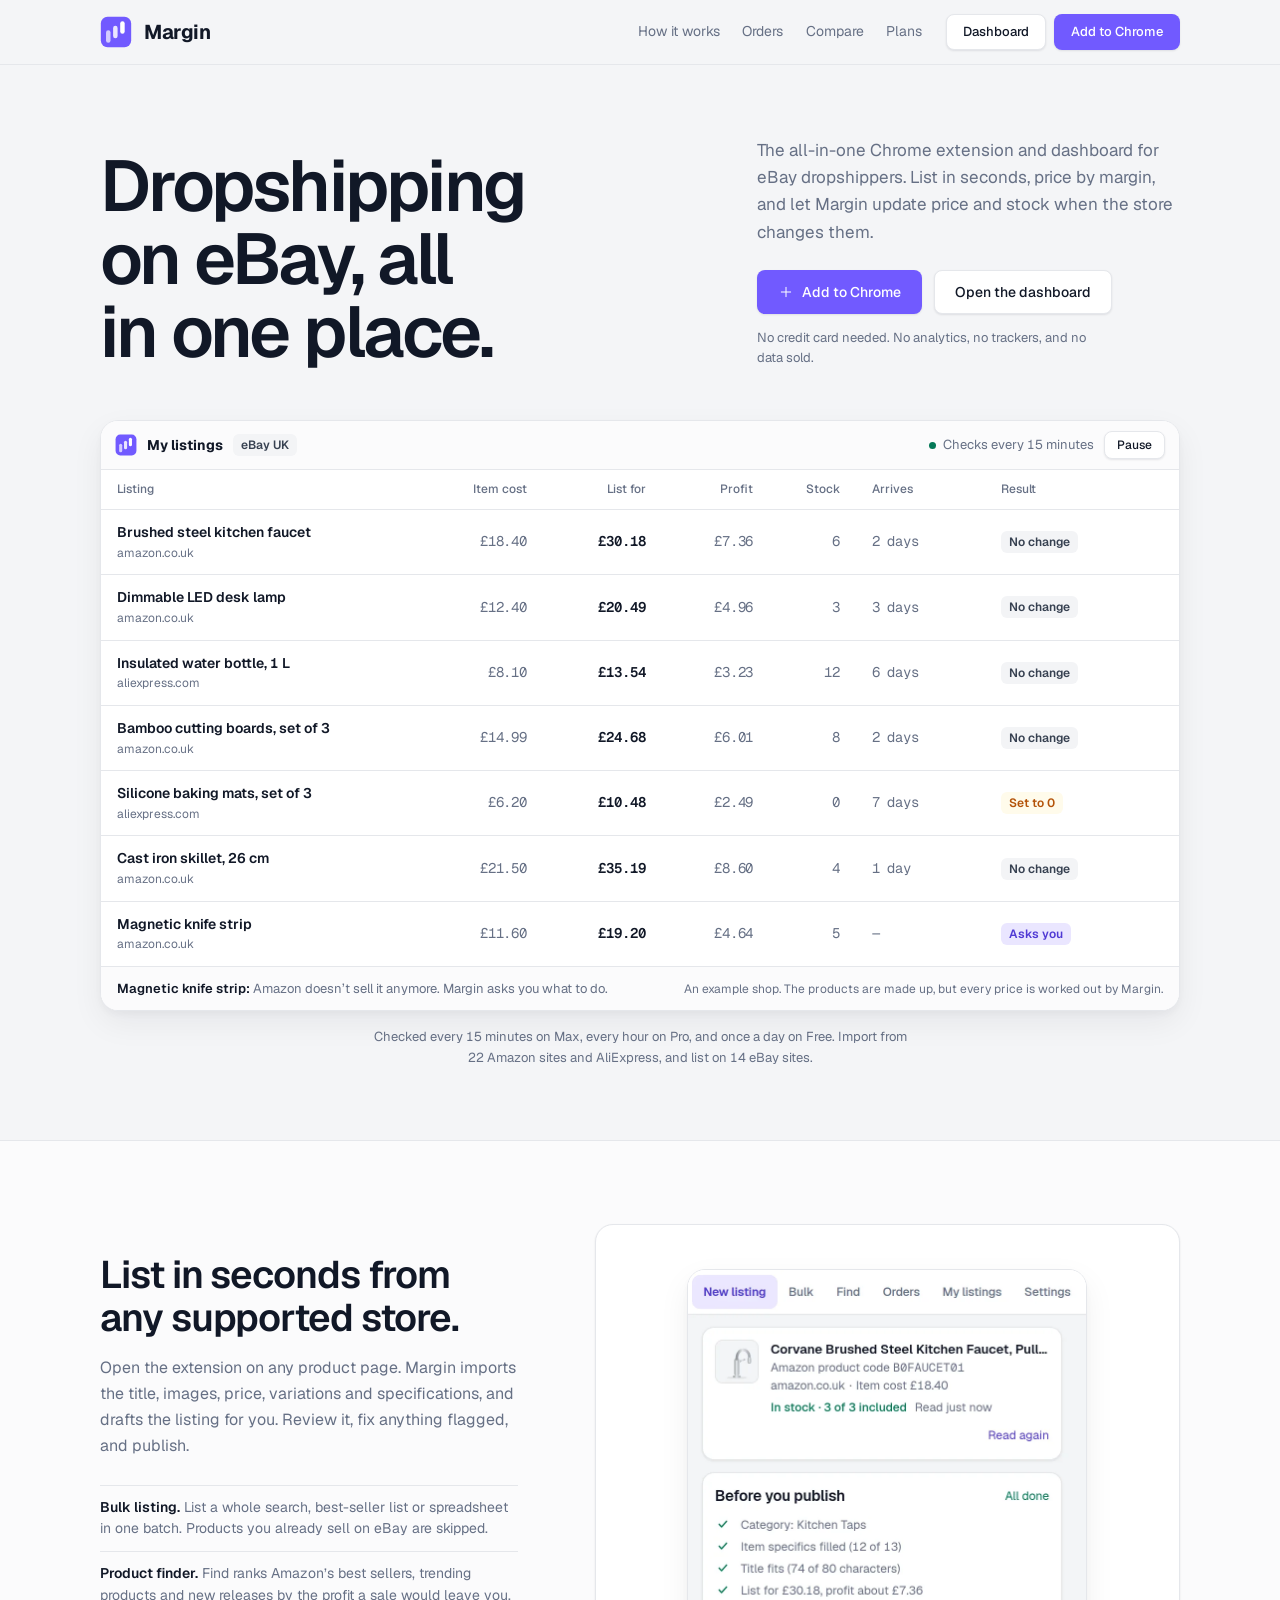
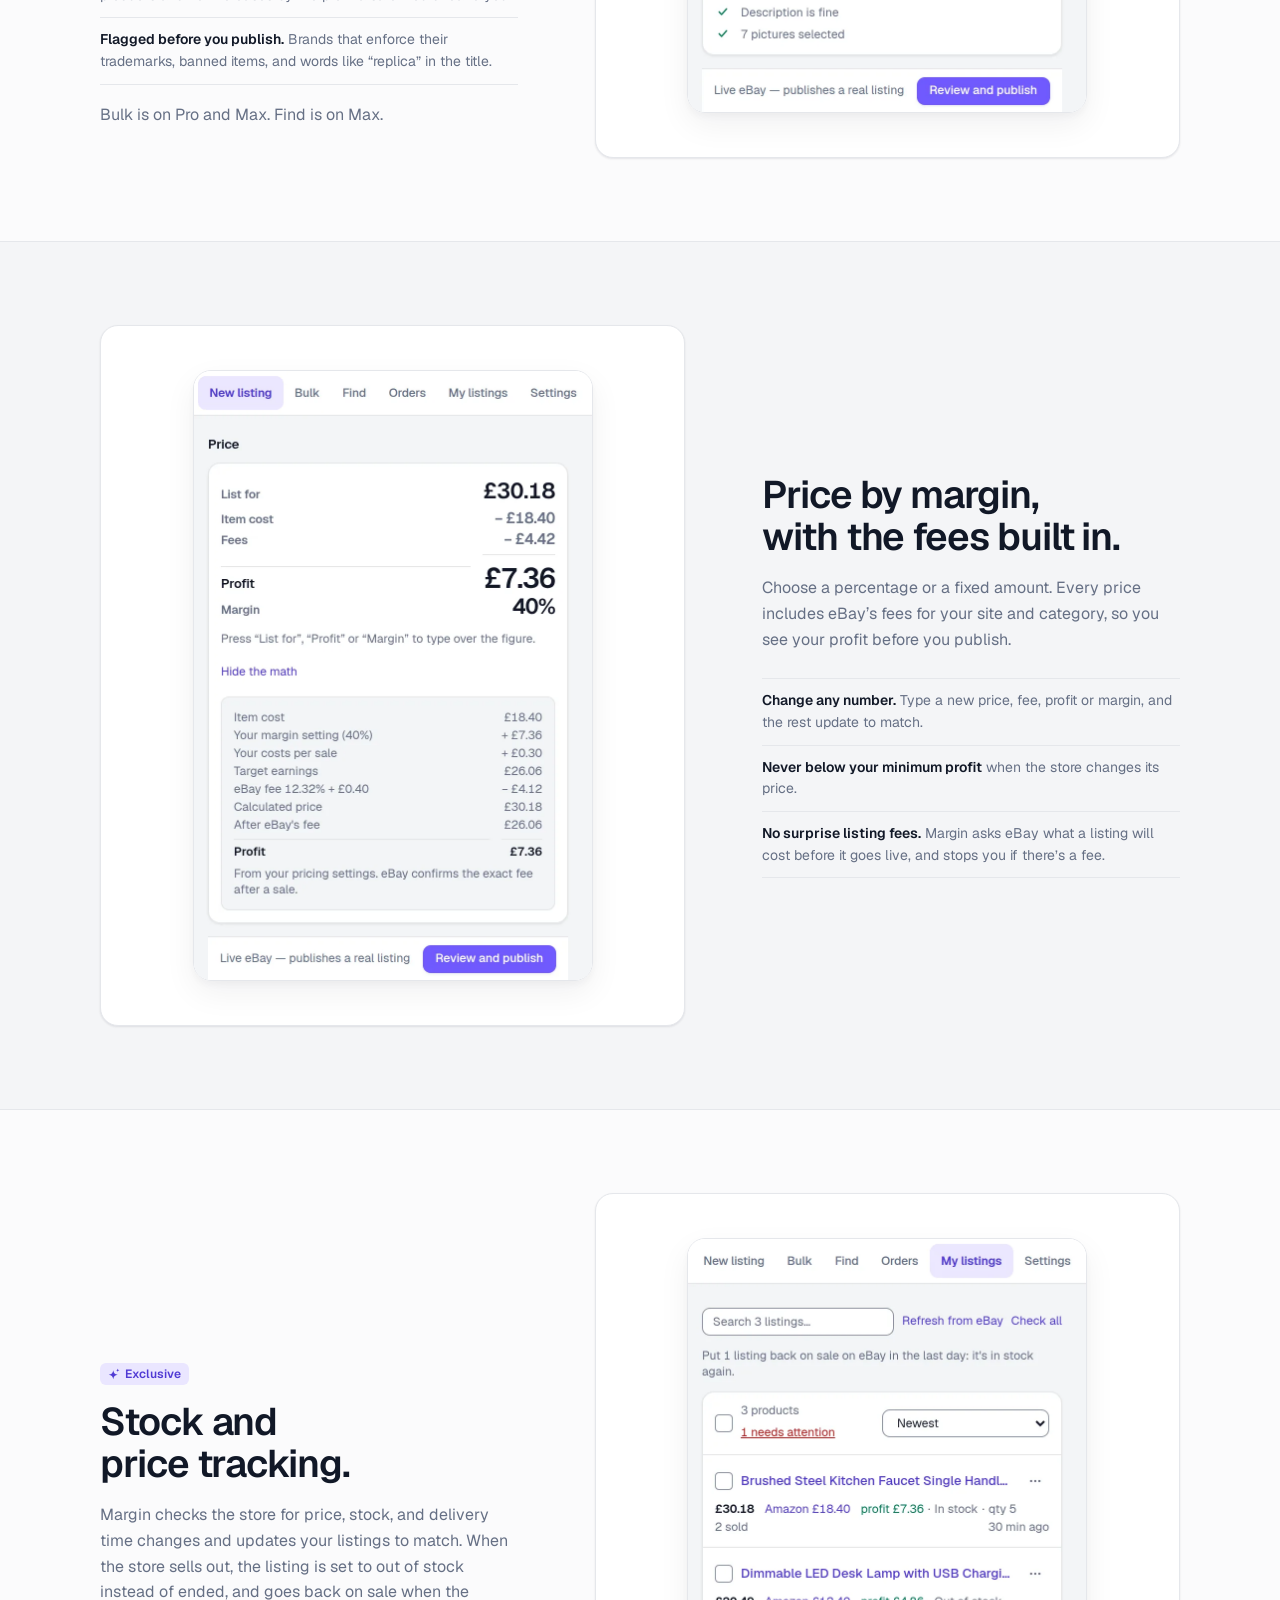
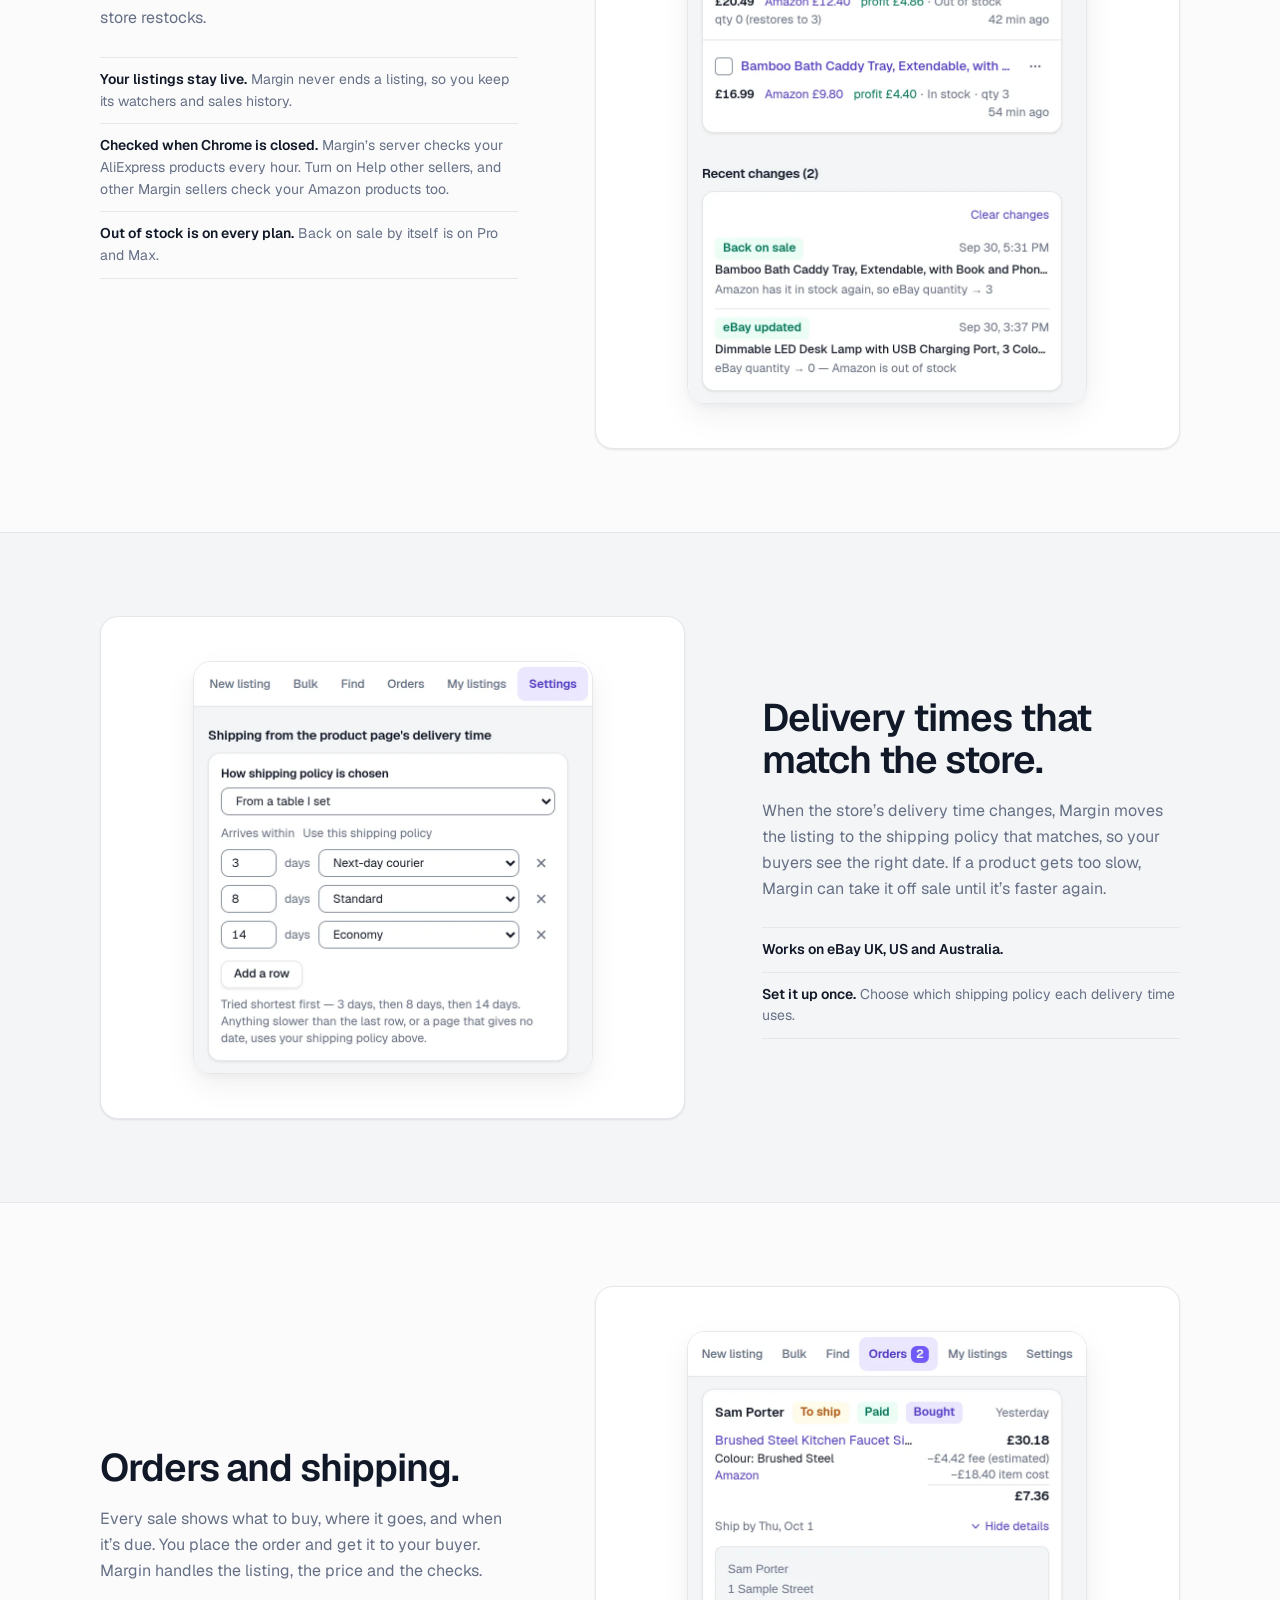
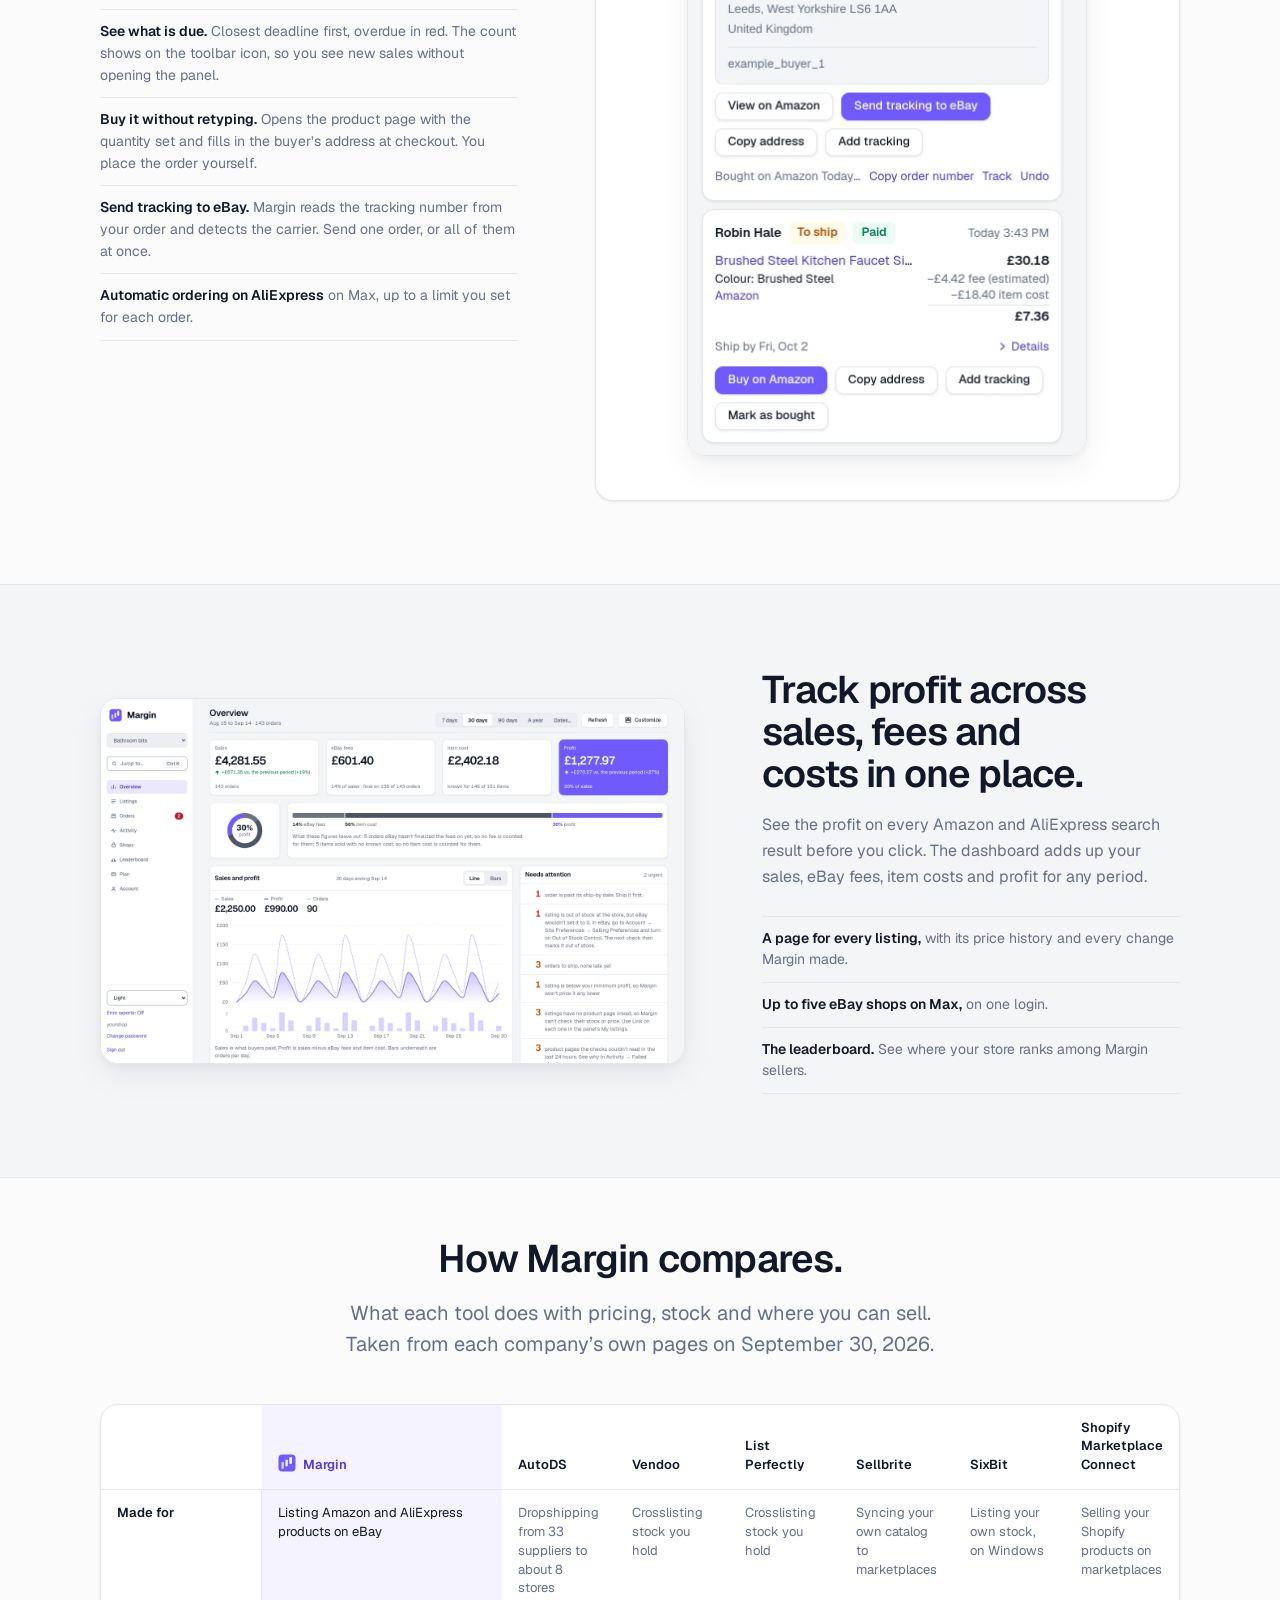
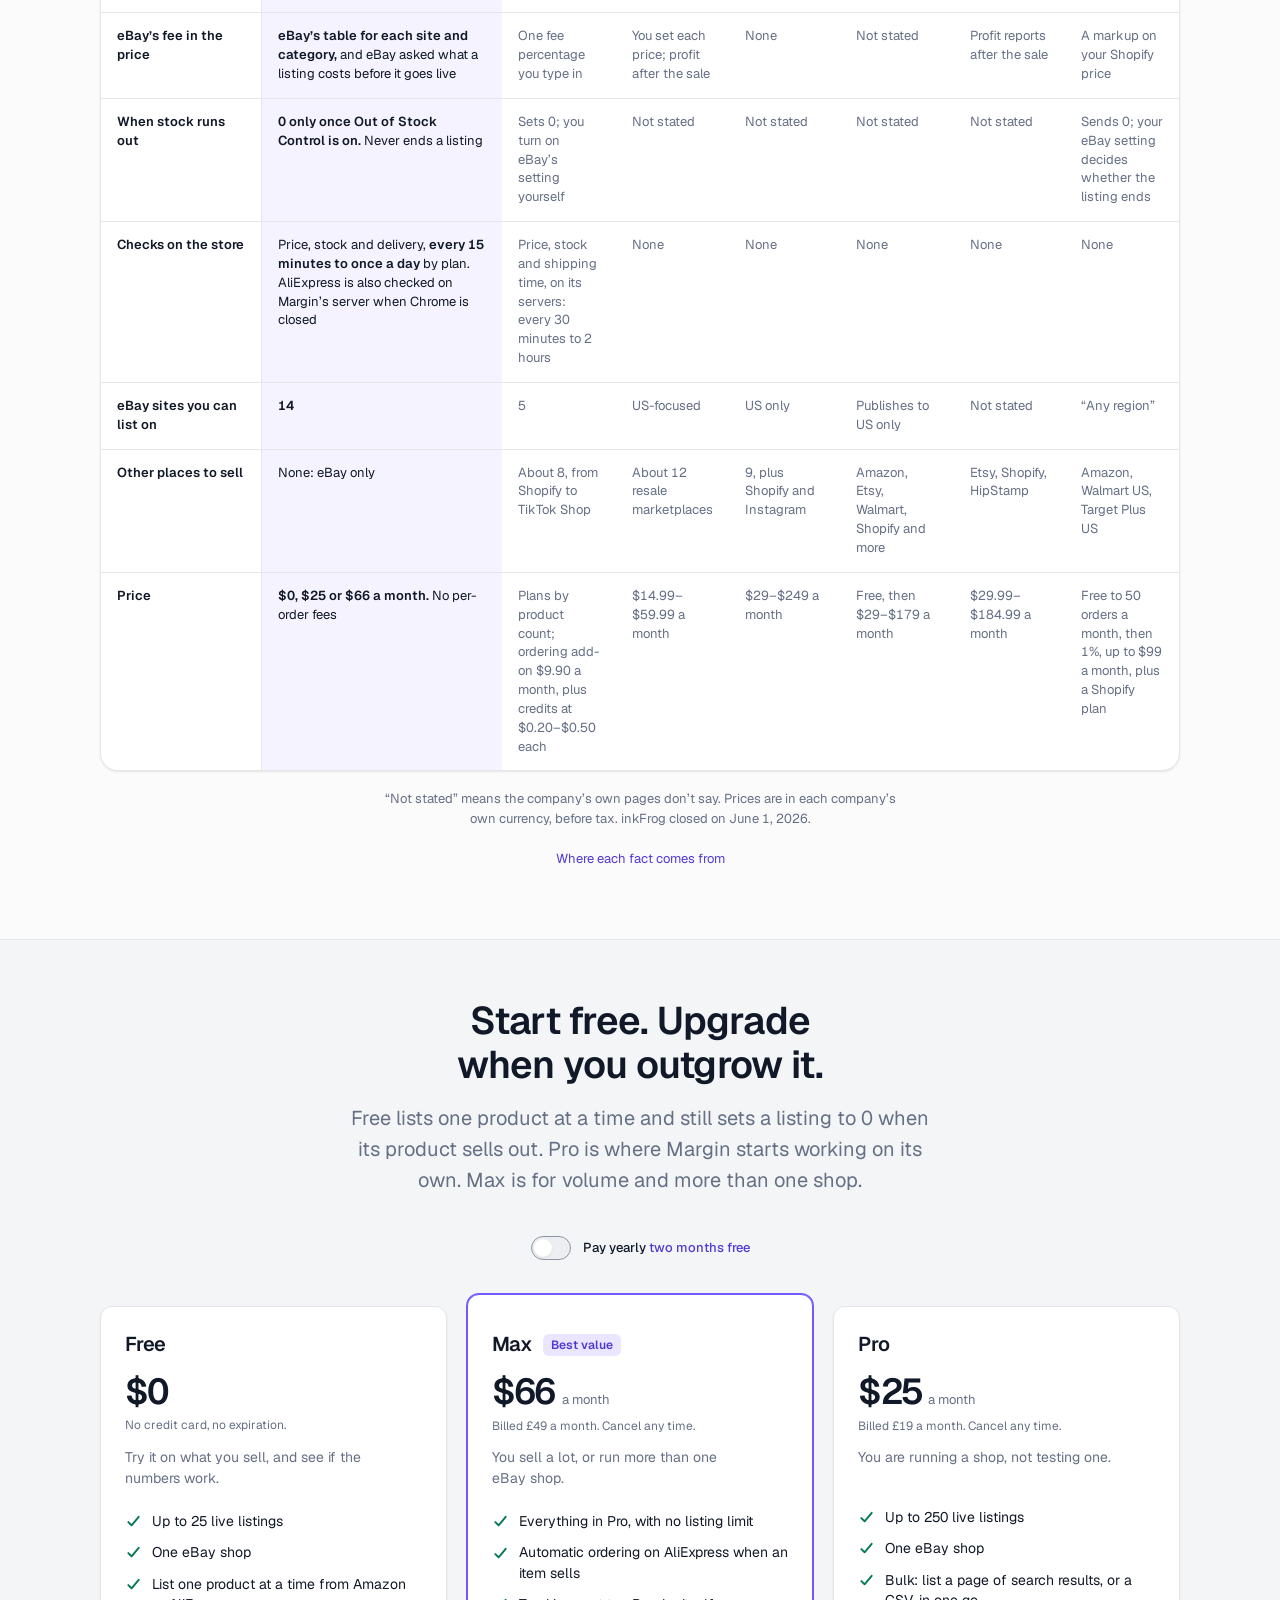
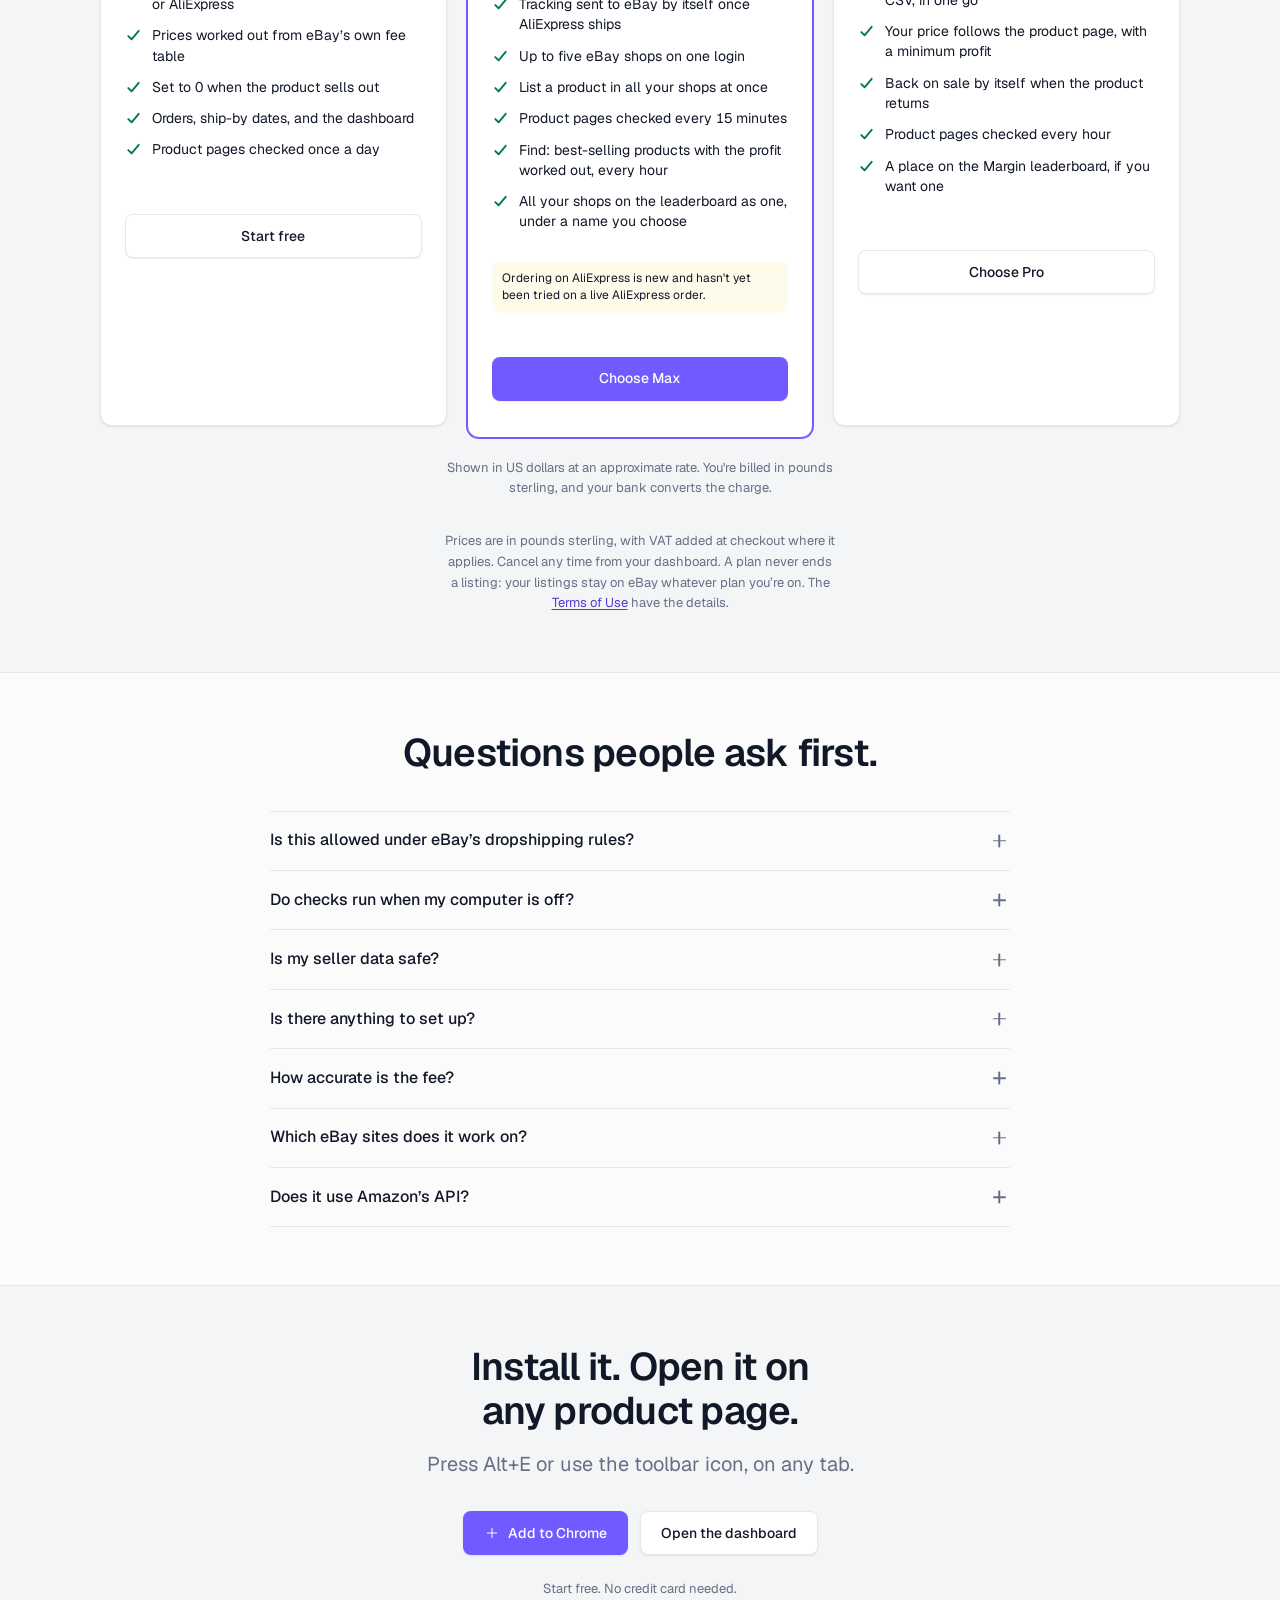
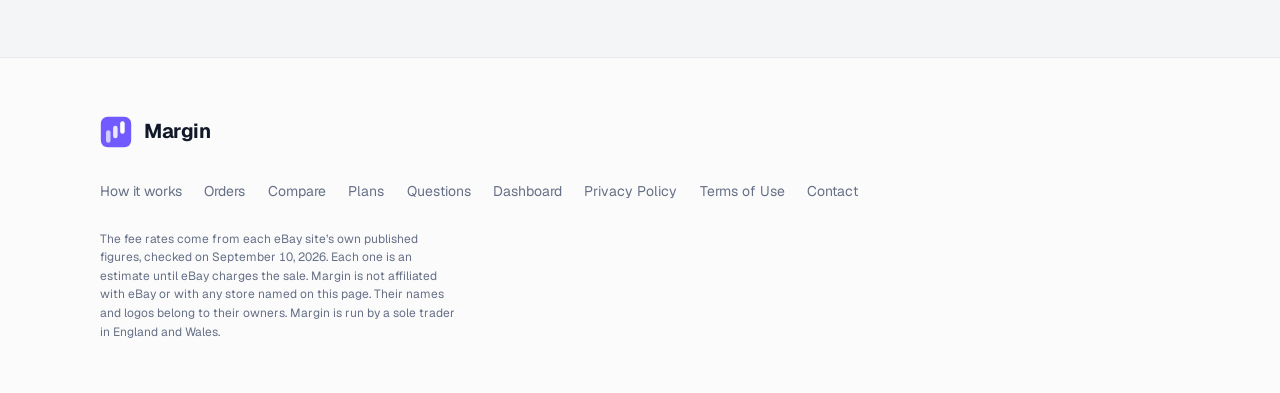
==== index.html @ 12614214 "Orders by stage on the Overview; Bought told from Shipped (a2e 7e159f6)" ====
<!doctype html>
<html lang="en-US">
  <head>
    <meta charset="utf-8" />
    <meta name="viewport" content="width=device-width, initial-scale=1" />
    <title>Margin — dropshipping on eBay, all in one place</title>
    <meta
      name="description"
      content="A Chrome extension and dashboard for eBay dropshippers. List from Amazon or AliExpress, price from the profit you want, update price and stock when the store changes them, and see your sales, fees and profit in one place."
    />
    <link rel="icon" href="./favicon.svg" type="image/svg+xml" />
    <link rel="apple-touch-icon" href="./icon-180.png" />

    <!--
      What a link to this page looks like when it is pasted somewhere else: the dark lockup on ink,
      rendered by scripts/render-brand.mjs from the same favicon.svg the page itself draws.
      The image has to be an absolute URL — a scraper resolves it against nothing.
    -->
    <link rel="canonical" href="https://margin-web-green.vercel.app/" />
    <meta property="og:type" content="website" />
    <meta property="og:site_name" content="Margin" />
    <meta property="og:title" content="Margin — dropshipping on eBay, all in one place" />
    <meta
      property="og:description"
      content="List from Amazon or AliExpress, price from the profit you want, and update price and stock when the store changes them."
    />
    <meta property="og:url" content="https://margin-web-green.vercel.app/" />
    <meta property="og:image" content="https://margin-web-green.vercel.app/og.png" />
    <meta property="og:image:width" content="1200" />
    <meta property="og:image:height" content="630" />
    <meta property="og:image:alt" content="The Margin mark and wordmark on a near-black background." />
    <meta name="twitter:card" content="summary_large_image" />
    <meta name="theme-color" content="#715aff" />
    <script type="module" crossorigin src="./assets/index-Dfyq_O3d.js"></script>
    <link rel="modulepreload" crossorigin href="./assets/keys-CrjuZVQ3.js">
    <link rel="modulepreload" crossorigin href="./assets/index-CDAkT_2x.js">
    <link rel="stylesheet" crossorigin href="./assets/keys-BOXvPxFu.css">
    <link rel="stylesheet" crossorigin href="./assets/index-BxKdfS8M.css">
    <link rel="stylesheet" crossorigin href="./assets/landing-DYl2mYEe.css">
  </head>
  <body>
    <a class="skip" href="#main">Skip to content</a>

    <header class="top">
      <div class="wrap top-in">
        <a class="lock" href="#top" aria-label="Margin, home">
          <span class="tile" aria-hidden="true"></span>
          <b>Margin</b>
        </a>
        <nav class="top-nav" aria-label="Sections">
          <a href="#listing">How it works</a>
          <a href="#orders">Orders</a>
          <a href="#compare">Compare</a>
          <a href="#plans">Plans</a>
        </nav>
        <!--
          The Web Store address, in three places and nowhere else.

          `CHROME-WEB-STORE-ID` is the placeholder: grep for it and you will find every link that
          has to change on the day the listing is published, and nothing that does not. Each one is
          a real href rather than a script-written one, so the button works before any JavaScript
          runs and cannot become the dead control this page used to have.
        -->
        <div class="top-do">
          <a class="btn ghost" href="./dashboard/">Dashboard</a>
          <a class="btn primary" href="https://chromewebstore.google.com/detail/margin/CHROME-WEB-STORE-ID">Add to Chrome</a>
        </div>
      </div>
    </header>

    <main id="main" tabindex="-1">
      <!--
        The opening: a shop's listings being kept in line with the store.

        The board is the product's own My listings, set wide: the same columns, the same outcome
        chips. Its rows are made up and say so; the prices in them are worked out by core's pricing
        code as the page loads (index.ts, `runBoard`), so the picture cannot quote a price the panel
        would not. It updates one row at a time, like a departure board: columns never move, only
        cells change. Pause stops it, it stops itself off screen, and anybody who asked for less
        motion gets the board standing still.
      -->
      <section class="hb" id="top">
        <div class="wrap">
          <div class="hb-say">
            <h1 class="hb-head">Dropshipping on eBay, all in one place.</h1>
            <div class="hb-side">
              <p class="hb-lead">
                The all-in-one Chrome extension and dashboard for eBay dropshippers. List in seconds, price by margin, and
                let Margin update price and stock when the store changes them.
              </p>
              <div class="hero-do">
                <a class="btn primary big" href="https://chromewebstore.google.com/detail/margin/CHROME-WEB-STORE-ID"><svg viewBox="0 0 24 24" fill="none" stroke="currentColor" stroke-width="1.5" stroke-linecap="round" stroke-linejoin="round" aria-hidden="true"><path d="M12 5v14M5 12h14" /></svg>
                  Add to Chrome</a>
                <a class="btn ghost big" href="./dashboard/">Open the dashboard</a>
              </div>
              <p class="hero-fine">No credit card needed. No analytics, no trackers, and no data sold.</p>
            </div>
          </div>

          <figure class="board" id="board" data-board>
            <div class="board-bar">
              <span class="tile" aria-hidden="true"></span>
              <b>My listings</b>
              <span class="chip neutral">eBay UK</span>
              <span class="board-cadence"><i aria-hidden="true"></i>Checks every 15 minutes</span>
              <button class="btn ghost board-pause" type="button" aria-pressed="false" hidden>Pause</button>
            </div>
            <div class="board-scroll">
              <table class="board-table">
                <caption class="vh">An example shop on Margin: seven listings, what each costs at the store, its eBay price and profit, its stock, when it arrives, and what the last check did.</caption>
                <thead>
                  <tr>
                    <th scope="col" class="c-name">Listing</th>
                    <th scope="col" class="c-fig c-cost">Item cost</th>
                    <th scope="col" class="c-fig c-list">List for</th>
                    <th scope="col" class="c-fig c-profit">Profit</th>
                    <th scope="col" class="c-fig c-stock">Stock</th>
                    <th scope="col" class="c-arrives">Arrives</th>
                    <th scope="col" class="c-result">Result</th>
                  </tr>
                </thead>
                <tbody>
                  <tr data-row="faucet">
                    <th scope="row"><span class="b-name">Brushed steel kitchen faucet</span><span class="b-src">amazon.co.uk</span></th>
                    <td class="c-fig c-cost" data-col="cost"><span class="flap num">£18.40</span></td>
                    <td class="c-fig" data-col="list"><span class="flap num">£30.18</span></td>
                    <td class="c-fig c-profit" data-col="profit"><span class="flap num">£7.36</span></td>
                    <td class="c-fig c-stock" data-col="stock"><span class="flap num">6</span></td>
                    <td class="c-arrives" data-col="arrives"><span class="flap">2 days</span></td>
                    <td data-col="result"><span class="chip neutral">No change</span></td>
                  </tr>
                  <tr data-row="lamp">
                    <th scope="row"><span class="b-name">Dimmable LED desk lamp</span><span class="b-src">amazon.co.uk</span></th>
                    <td class="c-fig c-cost" data-col="cost"><span class="flap num">£12.40</span></td>
                    <td class="c-fig" data-col="list"><span class="flap num">£20.49</span></td>
                    <td class="c-fig c-profit" data-col="profit"><span class="flap num">£4.96</span></td>
                    <td class="c-fig c-stock" data-col="stock"><span class="flap num">3</span></td>
                    <td class="c-arrives" data-col="arrives"><span class="flap">3 days</span></td>
                    <td data-col="result"><span class="chip neutral">No change</span></td>
                  </tr>
                  <tr data-row="bottle">
                    <th scope="row"><span class="b-name">Insulated water bottle, 1 L</span><span class="b-src">aliexpress.com</span></th>
                    <td class="c-fig c-cost" data-col="cost"><span class="flap num">£8.10</span></td>
                    <td class="c-fig" data-col="list"><span class="flap num">£13.54</span></td>
                    <td class="c-fig c-profit" data-col="profit"><span class="flap num">£3.23</span></td>
                    <td class="c-fig c-stock" data-col="stock"><span class="flap num">12</span></td>
                    <td class="c-arrives" data-col="arrives"><span class="flap">6 days</span></td>
                    <td data-col="result"><span class="chip neutral">No change</span></td>
                  </tr>
                  <tr data-row="boards">
                    <th scope="row"><span class="b-name">Bamboo cutting boards, set of 3</span><span class="b-src">amazon.co.uk</span></th>
                    <td class="c-fig c-cost" data-col="cost"><span class="flap num">£14.99</span></td>
                    <td class="c-fig" data-col="list"><span class="flap num">£24.68</span></td>
                    <td class="c-fig c-profit" data-col="profit"><span class="flap num">£6.01</span></td>
                    <td class="c-fig c-stock" data-col="stock"><span class="flap num">8</span></td>
                    <td class="c-arrives" data-col="arrives"><span class="flap">2 days</span></td>
                    <td data-col="result"><span class="chip neutral">No change</span></td>
                  </tr>
                  <tr data-row="mats">
                    <th scope="row"><span class="b-name">Silicone baking mats, set of 3</span><span class="b-src">aliexpress.com</span></th>
                    <td class="c-fig c-cost" data-col="cost"><span class="flap num">£6.20</span></td>
                    <td class="c-fig" data-col="list"><span class="flap num">£10.48</span></td>
                    <td class="c-fig c-profit" data-col="profit"><span class="flap num">£2.49</span></td>
                    <td class="c-fig c-stock" data-col="stock"><span class="flap num">0</span></td>
                    <td class="c-arrives" data-col="arrives"><span class="flap">7 days</span></td>
                    <td data-col="result"><span class="chip warn">Set to 0</span></td>
                  </tr>
                  <tr data-row="skillet">
                    <th scope="row"><span class="b-name">Cast iron skillet, 26 cm</span><span class="b-src">amazon.co.uk</span></th>
                    <td class="c-fig c-cost" data-col="cost"><span class="flap num">£21.50</span></td>
                    <td class="c-fig" data-col="list"><span class="flap num">£35.19</span></td>
                    <td class="c-fig c-profit" data-col="profit"><span class="flap num">£8.60</span></td>
                    <td class="c-fig c-stock" data-col="stock"><span class="flap num">4</span></td>
                    <td class="c-arrives" data-col="arrives"><span class="flap">1 day</span></td>
                    <td data-col="result"><span class="chip neutral">No change</span></td>
                  </tr>
                  <tr data-row="knife">
                    <th scope="row"><span class="b-name">Magnetic knife strip</span><span class="b-src">amazon.co.uk</span></th>
                    <td class="c-fig c-cost" data-col="cost"><span class="flap num">£11.60</span></td>
                    <td class="c-fig" data-col="list"><span class="flap num">£19.20</span></td>
                    <td class="c-fig c-profit" data-col="profit"><span class="flap num">£4.64</span></td>
                    <td class="c-fig c-stock" data-col="stock"><span class="flap num">5</span></td>
                    <td class="c-arrives" data-col="arrives"><span class="flap">&mdash;</span></td>
                    <td data-col="result"><span class="chip info">Asks you</span></td>
                  </tr>
                </tbody>
              </table>
            </div>
            <figcaption class="board-say">
              <p class="board-now" data-board-now><b>Magnetic knife strip:</b> Amazon doesn&rsquo;t sell it anymore. Margin asks you what to do.</p>
              <p class="board-fine">An example shop. The products are made up, but every price is worked out by Margin.</p>
            </figcaption>
          </figure>

          <p class="board-note">
            Checked every 15 minutes on Max, every hour on Pro, and once a day on Free. Import from 22 Amazon sites and
            AliExpress, and list on 14 eBay sites.
          </p>
        </div>
      </section>

      <!--
        Each section below says one thing Margin does, beside the real side panel doing it: pictures
        taken from the built extension with the browser checks' made-up shop, light and dark, by
        verify/landing-shots.mjs. Run it again after a visible change to the panel.
      -->
      <section class="band cs" id="listing" aria-labelledby="listing-head">
        <div class="wrap">
          <div class="cs-grid">
            <div class="cs-say">
              <h2 id="listing-head">List in seconds from any supported store.</h2>
              <p>
                Open the extension on any product page. Margin imports the title, images, price, variations and specifications,
                and drafts the listing for you. Review it, fix anything flagged, and publish.
              </p>
              <ul class="cs-points">
                <li><b>Bulk listing.</b> List a whole search, best-seller list or spreadsheet in one batch. Products you already sell on eBay are skipped.</li>
                <li><b>Product finder.</b> Find ranks Amazon&rsquo;s best sellers, trending products and new releases by the profit a sale would leave you.</li>
                <li><b>Flagged before you publish.</b> Brands that enforce their trademarks, banned items, and words like &ldquo;replica&rdquo; in the title.</li>
              </ul>
              <p class="cs-plan">Bulk is on Pro and Max. Find is on Max.</p>
            </div>

            <figure class="proof proof-panel-shot">
              <div class="panel-shot proof-shot">
                <img class="shot-light" src="./shots/panel-listing-light.webp" width="400" height="444" loading="lazy" decoding="async" alt="The Margin side panel's New listing tab: a kitchen faucet read from Amazon at £18.40, and a Before you publish checklist with every item done." />
                <img class="shot-dark" src="./shots/panel-listing-dark.webp" width="400" height="444" loading="lazy" decoding="async" alt="The Margin side panel's New listing tab: a kitchen faucet read from Amazon at £18.40, and a Before you publish checklist with every item done." />
              </div>
            </figure>
          </div>
        </div>
      </section>

      <section class="cs cs-flip" id="pricing" aria-labelledby="pricing-head">
        <div class="wrap">
          <div class="cs-grid">
            <div class="cs-say">
              <h2 id="pricing-head">Price by margin, with the fees built in.</h2>
              <p>
                Choose a percentage or a fixed amount. Every price includes eBay&rsquo;s fees for your site and category, so you see
                your profit before you publish.
              </p>
              <ul class="cs-points">
                <li><b>Change any number.</b> Type a new price, fee, profit or margin, and the rest update to match.</li>
                <li><b>Never below your minimum profit</b> when the store changes its price.</li>
                <li><b>No surprise listing fees.</b> Margin asks eBay what a listing will cost before it goes live, and stops you if there&rsquo;s a fee.</li>
              </ul>
            </div>

            <figure class="proof proof-panel-shot">
              <div class="panel-shot proof-shot">
                <img class="shot-light" src="./shots/panel-price-light.webp" width="400" height="612" loading="lazy" decoding="async" alt="The price card in the Margin side panel: list for £30.18, item cost £18.40, fees £4.42 and profit £7.36, with the math shown underneath." />
                <img class="shot-dark" src="./shots/panel-price-dark.webp" width="400" height="612" loading="lazy" decoding="async" alt="The price card in the Margin side panel: list for £30.18, item cost £18.40, fees £4.42 and profit £7.36, with the math shown underneath." />
              </div>
            </figure>
          </div>
        </div>
      </section>

      <section class="band cs" id="stock" aria-labelledby="stock-head">
        <div class="wrap">
          <div class="cs-grid">
            <div class="cs-say">
              <span class="chip brand exclusive"><svg class="spark" viewBox="0 0 16 16" aria-hidden="true" focusable="false"><path class="spark-big" d="M7 3c.35 3.6 2.4 5.65 6 6-3.6.35-5.65 2.4-6 6-.35-3.6-2.4-5.65-6-6 3.6-.35 5.65-2.4 6-6Z" /><path class="spark-small" d="M13 .5c.15 1.5.9 2.35 2.5 2.5-1.6.15-2.35 1-2.5 2.5-.15-1.5-.9-2.35-2.5-2.5 1.6-.15 2.35-1 2.5-2.5Z" /></svg>Exclusive</span>
              <h2 id="stock-head">Stock and price tracking.</h2>
              <p>
                Margin checks the store for price, stock, and delivery time changes and updates your listings to match. When the
                store sells out, the listing is set to out of stock instead of ended, and goes back on sale when the store restocks.
              </p>
              <ul class="cs-points">
                <li><b>Your listings stay live.</b> Margin never ends a listing, so you keep its watchers and sales history.</li>
                <li><b>Checked when Chrome is closed.</b> Margin&rsquo;s server checks your AliExpress products every hour. Turn on Help other sellers, and other Margin sellers check your Amazon products too.</li>
                <li><b>Out of stock is on every plan.</b> Back on sale by itself is on Pro and Max.</li>
              </ul>
            </div>

            <figure class="proof proof-panel-shot">
              <div class="panel-shot proof-shot">
                <img class="shot-light" src="./shots/panel-stock-light.webp" width="400" height="767" loading="lazy" decoding="async" alt="My listings in the Margin side panel: three listings with their price, profit and stock, and Recent changes showing one put back on sale and one set to 0." />
                <img class="shot-dark" src="./shots/panel-stock-dark.webp" width="400" height="767" loading="lazy" decoding="async" alt="My listings in the Margin side panel: three listings with their price, profit and stock, and Recent changes showing one put back on sale and one set to 0." />
              </div>
            </figure>
          </div>
        </div>
      </section>

      <section class="cs cs-flip" id="delivery" aria-labelledby="delivery-head">
        <div class="wrap">
          <div class="cs-grid">
            <div class="cs-say">
              <h2 id="delivery-head">Delivery times that match the store.</h2>
              <p>
                When the store&rsquo;s delivery time changes, Margin moves the listing to the shipping policy that matches, so your
                buyers see the right date. If a product gets too slow, Margin can take it off sale until it&rsquo;s faster again.
              </p>
              <ul class="cs-points">
                <li><b>Works on eBay UK, US and Australia.</b></li>
                <li><b>Set it up once.</b> Choose which shipping policy each delivery time uses.</li>
              </ul>
            </div>

            <figure class="proof proof-panel-shot">
              <div class="panel-shot proof-shot">
                <img class="shot-light" src="./shots/panel-delivery-light.webp" width="400" height="413" loading="lazy" decoding="async" alt="The shipping settings in the Margin side panel: delivery times of 3, 8 and 14 days, each set to its own eBay shipping policy." />
                <img class="shot-dark" src="./shots/panel-delivery-dark.webp" width="400" height="413" loading="lazy" decoding="async" alt="The shipping settings in the Margin side panel: delivery times of 3, 8 and 14 days, each set to its own eBay shipping policy." />
              </div>
            </figure>
          </div>
        </div>
      </section>

      <section class="band cs" id="orders" aria-labelledby="orders-head">
        <div class="wrap">
          <div class="cs-grid">
            <div class="cs-say">
              <h2 id="orders-head">Orders and shipping.</h2>
              <p>
                Every sale shows what to buy, where it goes, and when it&rsquo;s due. You place the order and get it to your buyer.
                Margin handles the listing, the price and the checks.
              </p>
              <ul class="cs-points">
                <li><b>See what is due.</b> Closest deadline first, overdue in red. The count shows on the toolbar icon, so you see new sales without opening the panel.</li>
                <li><b>Buy it without retyping.</b> Opens the product page with the quantity set and fills in the buyer&rsquo;s address at checkout. You place the order yourself.</li>
                <li><b>Send tracking to eBay.</b> Margin reads the tracking number from your order and detects the carrier. Send one order, or all of them at once.</li>
                <li><b>Automatic ordering on AliExpress</b> on Max, up to a limit you set for each order.</li>
              </ul>
            </div>

            <figure class="proof proof-panel-shot">
              <div class="panel-shot proof-shot">
                <img class="shot-light" src="./shots/panel-orders-light.webp" width="400" height="726" loading="lazy" decoding="async" alt="Orders in the Margin side panel: two sales to ship, with the buyer's address, the profit on each, Buy on Amazon and Send tracking to eBay." />
                <img class="shot-dark" src="./shots/panel-orders-dark.webp" width="400" height="726" loading="lazy" decoding="async" alt="Orders in the Margin side panel: two sales to ship, with the buyer's address, the profit on each, Buy on Amazon and Send tracking to eBay." />
              </div>
            </figure>
          </div>
        </div>
      </section>

      <section class="cs cs-flip" id="profit" aria-labelledby="profit-head">
        <div class="wrap">
          <div class="cs-grid">
            <div class="cs-say">
              <h2 id="profit-head">Track profit across sales, fees and costs in one place.</h2>
              <p>
                See the profit on every Amazon and AliExpress search result before you click. The dashboard adds up your sales,
                eBay fees, item costs and profit for any period.
              </p>
              <ul class="cs-points">
                <li><b>A page for every listing,</b> with its price history and every change Margin made.</li>
                <li><b>Up to five eBay shops on Max,</b> on one login.</li>
                <li><b>The leaderboard.</b> See where your store ranks among Margin sellers.</li>
              </ul>
            </div>

            <figure class="proof proof-shot">
              <img class="shot-light" src="./shots/dashboard-light.webp" width="1440" height="900" loading="lazy" decoding="async" alt="The Margin dashboard's Overview: sales, eBay fees, item cost and profit for the last 30 days, a sales and profit chart, and a list of what needs attention." />
              <img class="shot-dark" src="./shots/dashboard-dark.webp" width="1440" height="900" loading="lazy" decoding="async" alt="The Margin dashboard's Overview: sales, eBay fees, item cost and profit for the last 30 days, a sales and profit chart, and a list of what needs attention." />
            </figure>
          </div>
        </div>
      </section>

      <!--
        The tools a seller is choosing between, named.

        Every cell is what that company's own pages said on 30 September 2026
        (reports/Margin versus eBay listing tools.md has each source). "Not stated" means the
        company does not say, not that the feature is missing. Prices stay in each company's own
        currency. Where Margin trails (checks that stop when Chrome closes, one selling channel),
        the table says so, because a comparison that only lists wins is an advert for the other side.
      -->
      <section class="band" id="compare" aria-labelledby="compare-head">
        <div class="wrap sec">
          <h2 id="compare-head">How Margin compares.</h2>
          <p class="lead">What each tool does with pricing, stock and where you can sell. Taken from each company&rsquo;s own pages on September 30, 2026.</p>

          <div class="cmp-scroll" tabindex="0" role="region" aria-labelledby="compare-head">
            <table class="cmp">
              <thead>
                <tr>
                  <td></td>
                  <th scope="col" class="cmp-us"><span class="tile" aria-hidden="true"></span>Margin</th>
                  <th scope="col">AutoDS</th>
                  <th scope="col">Vendoo</th>
                  <th scope="col">List Perfectly</th>
                  <th scope="col">Sellbrite</th>
                  <th scope="col">SixBit</th>
                  <th scope="col">Shopify Marketplace Connect</th>
                </tr>
              </thead>
              <tbody>
                <tr>
                  <th scope="row">Made for</th>
                  <td class="cmp-us">Listing Amazon and AliExpress products on eBay</td>
                  <td>Dropshipping from 33 suppliers to about 8 stores</td>
                  <td>Crosslisting stock you hold</td>
                  <td>Crosslisting stock you hold</td>
                  <td>Syncing your own catalog to marketplaces</td>
                  <td>Listing your own stock, on Windows</td>
                  <td>Selling your Shopify products on marketplaces</td>
                </tr>
                <tr>
                  <th scope="row">eBay&rsquo;s fee in the price</th>
                  <td class="cmp-us"><b>eBay&rsquo;s table for each site and category,</b> and eBay asked what a listing costs before it goes live</td>
                  <td>One fee percentage you type in</td>
                  <td>You set each price; profit after the sale</td>
                  <td>None</td>
                  <td>Not stated</td>
                  <td>Profit reports after the sale</td>
                  <td>A markup on your Shopify price</td>
                </tr>
                <tr>
                  <th scope="row">When stock runs out</th>
                  <td class="cmp-us"><b>0 only once Out of Stock Control is on.</b> Never ends a listing</td>
                  <td>Sets 0; you turn on eBay&rsquo;s setting yourself</td>
                  <td>Not stated</td>
                  <td>Not stated</td>
                  <td>Not stated</td>
                  <td>Not stated</td>
                  <td>Sends 0; your eBay setting decides whether the listing ends</td>
                </tr>
                <tr>
                  <th scope="row">Checks on the store</th>
                  <td class="cmp-us">Price, stock and delivery, <b>every 15 minutes to once a day</b> by plan. AliExpress is also checked on Margin&rsquo;s server when Chrome is closed</td>
                  <td>Price, stock and shipping time, on its servers: every 30 minutes to 2 hours</td>
                  <td>None</td>
                  <td>None</td>
                  <td>None</td>
                  <td>None</td>
                  <td>None</td>
                </tr>
                <tr>
                  <th scope="row">eBay sites you can list on</th>
                  <td class="cmp-us"><b class="num">14</b></td>
                  <td><span class="num">5</span></td>
                  <td>US-focused</td>
                  <td>US only</td>
                  <td>Publishes to US only</td>
                  <td>Not stated</td>
                  <td>&ldquo;Any region&rdquo;</td>
                </tr>
                <tr>
                  <th scope="row">Other places to sell</th>
                  <td class="cmp-us">None: eBay only</td>
                  <td>About 8, from Shopify to TikTok Shop</td>
                  <td>About 12 resale marketplaces</td>
                  <td>9, plus Shopify and Instagram</td>
                  <td>Amazon, Etsy, Walmart, Shopify and more</td>
                  <td>Etsy, Shopify, HipStamp</td>
                  <td>Amazon, Walmart US, Target Plus US</td>
                </tr>
                <tr>
                  <th scope="row">Price</th>
                  <td class="cmp-us"><b id="cmpPrice">£0, £19 or £49 a month.</b> No per-order fees</td>
                  <td>Plans by product count; ordering add-on $9.90 a month, plus credits at $0.20&ndash;$0.50 each</td>
                  <td>$14.99&ndash;$59.99 a month</td>
                  <td>$29&ndash;$249 a month</td>
                  <td>Free, then $29&ndash;$179 a month</td>
                  <td>$29.99&ndash;$184.99 a month</td>
                  <td>Free to 50 orders a month, then 1%, up to $99 a month, plus a Shopify plan</td>
                </tr>
              </tbody>
            </table>
          </div>

          <p class="cmp-hint" aria-hidden="true">Scroll sideways to see every tool.</p>
          <p class="cmp-fine">
            &ldquo;Not stated&rdquo; means the company&rsquo;s own pages don&rsquo;t say. Prices are in each company&rsquo;s own
            currency, before tax. inkFrog closed on June 1, 2026.
          </p>
          <details class="cmp-src">
            <summary>Where each fact comes from</summary>
            <ul>
              <li>AutoDS: <a href="https://help.autods.com/en/articles/12699821-pricing-settings-and-fee-management-in-autods">pricing settings</a>, <a href="https://help.autods.com/en/articles/12699906-product-monitoring-configure-price-and-stock-updates-preferences">product checks</a>, <a href="https://www.autods.com/ebay/features/price-and-stock-monitoring/">check frequency</a>, <a href="https://help.autods.com/en/articles/12700438-product-uploads-supported-suppliers-import-to-store-and-manage-variants">suppliers</a>, <a href="https://help.autods.com/selling-channels/what-is-the-difference-between-ebay-api-and-ebay-non-api-mip-integration">eBay sites</a>, <a href="https://help.autods.com/en/articles/12700458-auto-order-credits-for-order-automation-and-tracking-conversion">order credits</a></li>
              <li>Vendoo: <a href="https://www.vendoo.co/pricing">pricing</a>, <a href="https://www.vendoo.co/marketplaces">marketplaces</a>, <a href="https://help.vendoo.co/en/articles/6260293-vendoo-s-profit-calculator-sales-reports">profit reports</a></li>
              <li>List Perfectly: <a href="https://listperfectly.com/pricing">pricing</a>, <a href="https://listperfectly.com/faq/">FAQ</a></li>
              <li>Sellbrite: <a href="https://www.sellbrite.com/pricing-pro/">pricing</a>, <a href="https://support.sellbrite.com/en/articles/4868472-does-sellbrite-support-international-marketplaces">international sites</a>, <a href="https://www.sellbrite.com/integrations/ebay/">eBay</a></li>
              <li>SixBit: <a href="https://www.sixbitsoftware.com/pricing/">pricing</a>, <a href="https://www.sixbitsoftware.com/ebaylanding/">eBay</a></li>
              <li>Shopify Marketplace Connect: <a href="https://apps.shopify.com/marketplace-connect">App Store listing</a>, <a href="https://www.shopifymarketplaceconnecthelp.com/hc/en-us/articles/7312409763983-Pricing-Settings">pricing rules</a>, <a href="https://community.shopify.com/t/how-does-shopify-marketplace-connect-function-regarding-linked-listings-purchased-on-shopify/379450/2">quantity 0</a></li>
              <li>inkFrog: <a href="https://www.valueaddedresource.net/inkfrog-shut-down/">closure</a></li>
            </ul>
          </details>
        </div>
      </section>

      <!--
        What Margin costs.

        The figures and the lists are written in by index.ts from the same `PLANS` the server bills
        against, so a price on this page cannot disagree with the price on the card. The markup here
        is the shape; the words are the product's.
      -->
      <section id="plans">
        <div class="wrap sec">
          <h2>Start free. Upgrade when you outgrow it.</h2>
          <p class="lead">
            Free lists one product at a time and still sets a listing to 0 when its product sells out. Pro is where Margin
            starts working on its own. Max is for volume and more than one shop.
          </p>

          <!--
            Month or year, as a switch rather than two tabs: it is one setting with two states, and
            the saving is said in words beside it because a percentage on a control is a claim the
            control cannot support.
          -->
          <div class="plans-term">
            <button type="button" role="switch" aria-checked="false" id="planTerm" class="term">
              <span class="term-track" aria-hidden="true"><span class="term-thumb"></span></span>
              <span class="term-words">Pay yearly <em>two months free</em></span>
            </button>
          </div>

          <!--
            The three cards are here as well as in the script.

            The page is built so its controls read correctly before any JavaScript runs — the hero
            panel's figures are in the markup for exactly that reason — and the one table a visitor
            comes to this page for was the one thing that did not exist without it. The script still
            replaces these on load, which is what keeps the numbers from drifting from `PLANS`; this
            is what is there in the meantime, and for anybody whose script never arrives.
          -->
          <div class="plans" id="planCards">
            <article class="card plan">
              <header><h3>Free</h3></header>
              <p class="plan-price"><b class="num">£0</b><span></span></p>
              <p class="plan-billed">No credit card, no expiration.</p>
              <p class="plan-who">Try it on what you sell, and see if the numbers work.</p>
              <ul class="plan-says">
                <li><svg viewBox="0 0 18 18" aria-hidden="true"><path d="M3.5 9.6 7 13l7.5-9" /></svg><span>Up to 25 live listings</span></li>
                <li><svg viewBox="0 0 18 18" aria-hidden="true"><path d="M3.5 9.6 7 13l7.5-9" /></svg><span>One eBay shop</span></li>
                <li><svg viewBox="0 0 18 18" aria-hidden="true"><path d="M3.5 9.6 7 13l7.5-9" /></svg><span>List one product at a time from Amazon or AliExpress</span></li>
                <li><svg viewBox="0 0 18 18" aria-hidden="true"><path d="M3.5 9.6 7 13l7.5-9" /></svg><span>Prices worked out from eBay’s own fee table</span></li>
                <li><svg viewBox="0 0 18 18" aria-hidden="true"><path d="M3.5 9.6 7 13l7.5-9" /></svg><span>Set to 0 when the product sells out</span></li>
                <li><svg viewBox="0 0 18 18" aria-hidden="true"><path d="M3.5 9.6 7 13l7.5-9" /></svg><span>Orders, ship-by dates, and the dashboard</span></li>
                <li><svg viewBox="0 0 18 18" aria-hidden="true"><path d="M3.5 9.6 7 13l7.5-9" /></svg><span>Product pages checked once a day</span></li>
              </ul>
              <a class="btn ghost" href="./dashboard/?plan=free">Start free</a>
            </article>
            <article class="card plan plan-lead">
              <header><h3>Max</h3><span class="chip brand">Best value</span></header>
              <p class="plan-price"><b class="num">£49</b><span>a month</span></p>
              <p class="plan-billed">Billed monthly. Cancel any time.</p>
              <p class="plan-who">You sell a lot, or run more than one eBay shop.</p>
              <ul class="plan-says">
                <li><svg viewBox="0 0 18 18" aria-hidden="true"><path d="M3.5 9.6 7 13l7.5-9" /></svg><span>Everything in Pro, with no listing limit</span></li>
                <li><svg viewBox="0 0 18 18" aria-hidden="true"><path d="M3.5 9.6 7 13l7.5-9" /></svg><span>Automatic ordering on AliExpress when an item sells</span></li>
                <li><svg viewBox="0 0 18 18" aria-hidden="true"><path d="M3.5 9.6 7 13l7.5-9" /></svg><span>Tracking sent to eBay by itself once AliExpress ships</span></li>
                <li><svg viewBox="0 0 18 18" aria-hidden="true"><path d="M3.5 9.6 7 13l7.5-9" /></svg><span>Up to five eBay shops on one login</span></li>
                <li><svg viewBox="0 0 18 18" aria-hidden="true"><path d="M3.5 9.6 7 13l7.5-9" /></svg><span>List a product in all your shops at once</span></li>
                <li><svg viewBox="0 0 18 18" aria-hidden="true"><path d="M3.5 9.6 7 13l7.5-9" /></svg><span>Product pages checked every 15 minutes</span></li>
                <li><svg viewBox="0 0 18 18" aria-hidden="true"><path d="M3.5 9.6 7 13l7.5-9" /></svg><span>Find: best-selling products with the profit worked out, every hour</span></li>
                <li><svg viewBox="0 0 18 18" aria-hidden="true"><path d="M3.5 9.6 7 13l7.5-9" /></svg><span>All your shops on the leaderboard as one, under a name you choose</span></li>
              </ul>
              <p class="plan-caveat">Ordering on AliExpress is new and hasn&rsquo;t yet been tried on a live AliExpress order.</p>
              <a class="btn primary" href="./dashboard/?plan=max">Choose Max</a>
            </article>
            <article class="card plan">
              <header><h3>Pro</h3></header>
              <p class="plan-price"><b class="num">£19</b><span>a month</span></p>
              <p class="plan-billed">Billed monthly. Cancel any time.</p>
              <p class="plan-who">You are running a shop, not testing one.</p>
              <ul class="plan-says">
                <li><svg viewBox="0 0 18 18" aria-hidden="true"><path d="M3.5 9.6 7 13l7.5-9" /></svg><span>Up to 250 live listings</span></li>
                <li><svg viewBox="0 0 18 18" aria-hidden="true"><path d="M3.5 9.6 7 13l7.5-9" /></svg><span>One eBay shop</span></li>
                <li><svg viewBox="0 0 18 18" aria-hidden="true"><path d="M3.5 9.6 7 13l7.5-9" /></svg><span>Bulk: list a page of search results, or a CSV, in one go</span></li>
                <li><svg viewBox="0 0 18 18" aria-hidden="true"><path d="M3.5 9.6 7 13l7.5-9" /></svg><span>Your price follows the product page, with a minimum profit</span></li>
                <li><svg viewBox="0 0 18 18" aria-hidden="true"><path d="M3.5 9.6 7 13l7.5-9" /></svg><span>Back on sale by itself when the product returns</span></li>
                <li><svg viewBox="0 0 18 18" aria-hidden="true"><path d="M3.5 9.6 7 13l7.5-9" /></svg><span>Product pages checked every hour</span></li>
                <li><svg viewBox="0 0 18 18" aria-hidden="true"><path d="M3.5 9.6 7 13l7.5-9" /></svg><span>A place on the Margin leaderboard, if you want one</span></li>
              </ul>
              <a class="btn ghost" href="./dashboard/?plan=pro">Choose Pro</a>
            </article>
          </div>

          <p class="plans-fine" id="planCurrency" hidden></p>
          <p class="plans-fine">
            Prices are in pounds sterling, with VAT added at checkout where it applies. Cancel any time from your
            dashboard. A plan never ends a listing: your listings stay on eBay whatever plan you&rsquo;re on. The
            <a href="./terms/#plans">Terms of Use</a> have the details.
          </p>
        </div>
      </section>

      <section class="band" id="faq">
        <div class="wrap sec sec-narrow">
          <h2>Questions people ask first.</h2>
          <div class="faq">
            <details>
              <summary>Is this allowed under eBay&rsquo;s dropshipping rules?</summary>
              <div>
                <p>
                  eBay has its own rules on dropshipping, including where you can buy the item and who ships it to your
                  buyer, and they can differ by site. Margin doesn&rsquo;t check your orders against them, and following
                  them is up to you. Read eBay&rsquo;s dropshipping policy for your site before you list.
                </p>
              </div>
            </details>
            <details>
              <summary>Do checks run when my computer is off?</summary>
              <div>
                <p>
                  Your AliExpress products, yes. Margin&rsquo;s server checks them every hour once Chrome has been closed for an hour.
                </p>
                <p>
                  Your Amazon products are checked in Chrome, and Chrome keeps checking after you close its windows, as long as the
                  computer is on. Turn on Help other sellers in Settings, and other Margin sellers check your Amazon products while
                  your computer is off.
                </p>
              </div>
            </details>
            <details>
              <summary>Is my seller data safe?</summary>
              <div>
                <p>
                  Your eBay sign-in key is stored encrypted on Margin&rsquo;s server, never in the extension. Amazon pages are read in
                  your own browser, and nothing leaves your browser except to Margin and to eBay.
                </p>
                <p>
                  No analytics and no trackers, on this page or in the panel. Error reports stay off unless you turn them on. Your
                  data is never sold.
                </p>
              </div>
            </details>
            <details>
              <summary>Is there anything to set up?</summary>
              <div>
                <p>
                  No. Install it, create an account, connect your eBay shop, and list. There&rsquo;s nothing else to install
                  or configure.
                </p>
                <p>
                  Your eBay sign-in key is stored encrypted on Margin&rsquo;s server, not in the extension, because a browser
                  extension is the wrong place to keep the key to your shop.
                </p>
              </div>
            </details>
            <details>
              <summary>How accurate is the fee?</summary>
              <div>
                <p>
                  It is an estimate, and it has to be. eBay calculates the real fee only after the sale happens, and
                  tells you afterward. You have to price the listing before that, so this is the best figure to price
                  against.
                </p>
                <p>
                  Rates come from each site&rsquo;s published table, per category, with the regulatory operating fee
                  included. eBay UK&rsquo;s rates are checked against real order statements.
                  If your invoice says otherwise, you can price against the percentage and fixed fee it shows instead.
                  After a sale, the Orders tab shows what eBay actually charged.
                </p>
              </div>
            </details>
            <details>
              <summary>Which eBay sites does it work on?</summary>
              <div>
                <p>
                  Fourteen: the United Kingdom, United States, Ireland, Germany, France, Italy, Spain, the
                  Netherlands, Belgium, Austria, Switzerland, Poland, Canada and Australia. Each has its own currency and
                  fee table.
                </p>
                <p>
                  Business and private sellers pay different fees, so Margin asks eBay and remembers the answer for a
                  day. A private seller on eBay UK pays no final value fee. On eBay US, they pay what a business pays. If
                  eBay doesn&rsquo;t say, Margin assumes business. Quoting no fee when you will be charged one is the
                  expensive way to be wrong.
                </p>
              </div>
            </details>
            <details>
              <summary>Does it use Amazon&rsquo;s API?</summary>
              <div>
                <p>
                  No — neither the Product Advertising API nor the Creators API. Margin reads pages in your own
                  browser, signed in as you. That is also the only approach that works: Amazon shows a captcha instead of
                  a product page to requests from a data center.
                </p>
              </div>
            </details>
          </div>
        </div>
      </section>

      <section id="install">
        <div class="wrap sec close">
          <h2>Install it. Open it on any product page.</h2>
          <p class="lead">Press Alt+E or use the toolbar icon, on any tab.</p>
          <div class="hero-do">
            <a class="btn primary big" href="https://chromewebstore.google.com/detail/margin/CHROME-WEB-STORE-ID"><svg viewBox="0 0 24 24" fill="none" stroke="currentColor" stroke-width="1.5" stroke-linecap="round" stroke-linejoin="round" aria-hidden="true"><path d="M12 5v14M5 12h14" /></svg>
              Add to Chrome</a>
            <a class="btn ghost big" href="./dashboard/">Open the dashboard</a>
          </div>
          <p class="hero-fine">Start free. No credit card needed.</p>
        </div>
      </section>
    </main>

    <footer class="foot">
      <div class="wrap foot-in">
        <a class="lock" href="#top">
          <span class="tile" aria-hidden="true"></span>
          <b>Margin</b>
        </a>
        <nav class="foot-nav" aria-label="Footer">
          <a href="#listing">How it works</a>
          <a href="#orders">Orders</a>
          <a href="#compare">Compare</a>
          <a href="#plans">Plans</a>
          <a href="#faq">Questions</a>
          <a href="./dashboard/">Dashboard</a>
          <a href="./privacy/">Privacy Policy</a>
          <a href="./terms/">Terms of Use</a>
          <a href="mailto:s77506910@gmail.com">Contact</a>
        </nav>
        <p class="foot-fine">
          The fee rates come from each eBay site&rsquo;s own published figures, checked on
          September&nbsp;10,&nbsp;2026. Each one is an estimate until eBay charges the sale. Margin is not
          affiliated with eBay or with any store named on this page. Their names and logos belong to
          their owners. Margin is run by a sole trader in England and Wales.
        </p>
      </div>
    </footer>

  </body>
</html>
---- assets/keys-BOXvPxFu.css ----
@font-face{font-family:Geist;font-style:normal;font-weight:100 900;font-display:swap;src:url(./geist-latin-var-BgDaEnEv.woff2) format("woff2")}@font-face{font-family:Geist Mono;font-style:normal;font-weight:100 900;font-display:swap;src:url(./geist-mono-latin-var-XN7g48iV.woff2) format("woff2")}:root{color-scheme:light dark;--v-600: #715aff;--v-500: #8470ff;--v-400: #9685ff;--v-700: #503ad4;--v-wash: #eae6ff;--v-ink: #503ad4;--v-ink-hover: #412db8;--v-hover: #503ad4;--v-mark: color-mix(in srgb, var(--v-600) 14%, var(--card));--danger: #b91c1c;--danger-hover: #991b1b;--page: #f4f5f7;--band: #fbfbfc;--card: #fff;--sunk: #eceef2;--line: #e5e7eb;--line-strong: #d1d5db;--line-control: #8d95a3;--v-on: #fff;--frame: #1f2430;--frame-edge: #39404f;--ink: #111827;--ink-2: #667085;--ink-3: #667085;--split-fee: #6b7280;--split-stock: #4b5563;--ok: #047857;--ok-wash: #ecfdf5;--warn: #b45309;--warn-wash: #fffbeb;--bad: #b91c1c;--bad-wash: #fef2f2;--neutral: #374151;--neutral-wash: #f3f4f6;--shadow: 0 1px 2px rgb(16 24 40 / .06), 0 1px 3px rgb(16 24 40 / .04);--lift: 0 12px 32px rgb(16 24 40 / .06), 0 4px 10px rgb(16 24 40 / .04);--display: "Geist", -apple-system, BlinkMacSystemFont, "Segoe UI", Helvetica, sans-serif;--sans: "Geist", -apple-system, BlinkMacSystemFont, "Segoe UI", Helvetica, ui-sans-serif, system-ui, sans-serif;--mono: "Geist Mono", ui-monospace, SFMono-Regular, "SF Mono", Menlo, Consolas, monospace;--t-xs: .75rem;--t-title: .9375rem;--t-headline: 1.375rem;--t-sm: .8125rem;--t-md: .875rem;--t-lg: 1rem;--t-xl: 1.25rem;--t-2xl: 1.5rem;--t-3xl: 1.75rem;--t-4xl: 2.25rem;--control-h: 2.25rem;--control-h-sm: 1.75rem;--radius: .75rem;--radius-sm: .5rem;--radius-xs: 6px;--radius-lg: 1.125rem;--wrap: 1160px;--gutter: clamp(1.25rem, 4vw, 2.5rem);--measure: 26em;--measure-wide: 30em;--ease: cubic-bezier(.16, 1, .3, 1);--fast: .12s;--press: 70ms;--slow: .28s}@media(pointer:coarse){:root{--control-h: 2.75rem;--control-h-sm: 2.75rem}}@media(prefers-color-scheme:dark){:root:not([data-theme=light]){color-scheme:dark;--v-ink: #b9adff;--v-ink-hover: #d8d1ff;--v-hover: #6650f5;--danger-hover: #c93333;--v-wash: #332d5c;--page: #202329;--band: #25282f;--card: #292d35;--sunk: #343943;--line: #3d424c;--line-strong: #4f5561;--line-control: #848c9b;--frame: #343943;--frame-edge: #535a67;--ink: #e4e7ec;--ink-2: #adb4bf;--ink-3: #adb4bf;--split-fee: #6f7785;--split-stock: #9aa1ae;--ok: #62d6a0;--ok-wash: #1f3a2f;--warn: #f2c46a;--warn-wash: #3b301a;--bad: #f69393;--bad-wash: #422629;--neutral: #e0e3e9;--neutral-wash: #363a44;--shadow: 0 1px 2px rgb(0 0 0 / .45), 0 1px 3px rgb(0 0 0 / .3);--lift: 0 12px 32px rgb(0 0 0 / .45), 0 4px 10px rgb(0 0 0 / .3)}}:root[data-theme=dark]{color-scheme:dark;--v-ink: #b9adff;--v-ink-hover: #d8d1ff;--v-hover: #6650f5;--danger-hover: #c93333;--v-wash: #332d5c;--page: #202329;--band: #25282f;--card: #292d35;--sunk: #343943;--line: #3d424c;--line-strong: #4f5561;--line-control: #848c9b;--frame: #343943;--frame-edge: #535a67;--ink: #e4e7ec;--ink-2: #adb4bf;--ink-3: #adb4bf;--split-fee: #6f7785;--split-stock: #9aa1ae;--ok: #62d6a0;--ok-wash: #1f3a2f;--warn: #f2c46a;--warn-wash: #3b301a;--bad: #f69393;--bad-wash: #422629;--neutral: #e0e3e9;--neutral-wash: #363a44;--shadow: 0 1px 2px rgb(0 0 0 / .45), 0 1px 3px rgb(0 0 0 / .3);--lift: 0 12px 32px rgb(0 0 0 / .45), 0 4px 10px rgb(0 0 0 / .3)}*{box-sizing:border-box}html{-webkit-text-size-adjust:100%}body{margin:0;background:var(--page);color:var(--ink);font-family:var(--sans);font-size:16px;line-height:1.55;-webkit-font-smoothing:antialiased;text-rendering:optimizeLegibility;font-variant-numeric:tabular-nums}input,select,textarea,button{font-family:inherit;font-variant-numeric:tabular-nums}::selection{background:var(--v-600);color:var(--v-on)}:root{accent-color:var(--v-ink);caret-color:var(--v-ink);scrollbar-color:var(--line-strong) transparent;scrollbar-width:thin}::-webkit-scrollbar{width:8px;height:8px}::-webkit-scrollbar-track,::-webkit-scrollbar-button{background:transparent;display:none}::-webkit-scrollbar-thumb{background:var(--line-strong);border-radius:999px}html[data-keys] :focus-visible{outline:2px solid var(--v-ink);outline-offset:2px}html[data-keys] input:focus-visible,html[data-keys] select:focus-visible,html[data-keys] textarea:focus-visible{outline-offset:1px}html:not([data-keys]) :focus{outline:none}a{color:inherit;text-underline-offset:.18em;text-decoration-thickness:from-font}h1,h2,h3,h4{margin:0;font-family:var(--display);font-weight:600;letter-spacing:-.02em;line-height:1.15;text-wrap:balance}p{margin:0;text-wrap:pretty}img{max-width:100%}[hidden]{display:none!important}.num{font-variant-numeric:tabular-nums;font-feature-settings:"tnum" 1}.wrap{width:min(var(--wrap),100%);margin-inline:auto;padding-inline:var(--gutter)}.tile{width:32px;height:32px;flex:none;background:url(../favicon.svg) center / 100% 100% no-repeat}.skip{position:absolute;left:-9999px;top:0;z-index:20;background:var(--card);color:var(--ink);border:1px solid var(--line-strong);border-radius:var(--radius-sm);padding:0 16px;font-weight:500;text-decoration:none;display:inline-flex;align-items:center;min-height:var(--control-h)}.skip:focus{left:12px;top:12px}.lock{display:inline-flex;align-items:center;gap:12px;text-decoration:none;min-height:44px}.lock b{font-family:var(--display);font-weight:700;font-size:var(--t-xl);letter-spacing:-.02em}.lock b em{font-style:normal;color:var(--v-ink)}.btn{position:relative;display:inline-flex;align-items:center;justify-content:center;gap:8px;box-sizing:border-box;min-height:var(--control-h);padding:0 16px;border-radius:var(--radius-sm);font:500 var(--t-sm)/1.45 var(--display);text-decoration:none;text-align:center;border:1px solid var(--line);background:var(--card);color:var(--ink);box-shadow:var(--shadow);white-space:normal;flex-shrink:0;max-width:100%;transition:background var(--fast) var(--ease),color var(--fast) var(--ease),transform var(--press) var(--ease),box-shadow var(--press) var(--ease)}a.btn,button.btn{cursor:pointer}.btn:hover{background:var(--page)}.btn.primary{background:var(--v-600);color:var(--v-on);border-color:transparent}.btn.primary:hover{background:var(--v-hover)}.btn.ghost{background:var(--card);color:var(--ink);border-color:var(--line)}.btn.ghost:hover{background:var(--page)}.btn:active:not([disabled]){transform:translateY(1px);box-shadow:none}.btn[disabled]{background:var(--sunk);color:color-mix(in srgb,var(--ink-2) 70%,var(--ink));border-color:var(--line);box-shadow:none;cursor:not-allowed}a.btn[disabled]{pointer-events:none}.btn.big{min-height:2.75rem;padding:0 20px;font-size:var(--t-md)}.btn svg{width:16px;height:16px;flex:none}.chip{display:inline-flex;align-items:center;gap:4px;box-sizing:border-box;height:1.375rem;padding:0 8px;font:600 var(--t-xs)/1rem var(--display);border-radius:var(--radius-xs);white-space:nowrap}.chip.ok{background:var(--ok-wash);color:var(--ok)}.chip.warn{background:var(--warn-wash);color:var(--warn)}.chip.bad{background:var(--bad-wash);color:var(--bad)}.chip.info{background:var(--v-wash);color:var(--v-ink)}.chip.neutral{background:var(--neutral-wash);color:var(--neutral)}.chip.brand{background:var(--v-wash);color:var(--v-ink)}:where(input:not([type=checkbox],[type=radio],[type=range],[type=hidden],[type=file],[type=color])),:where(select){box-sizing:border-box;height:var(--control-h);min-width:0;padding:0 12px;font:400 var(--t-sm)/1.45 var(--sans);font-variant-numeric:tabular-nums;color:var(--ink);background-color:var(--card);border:1px solid var(--line-control);border-radius:var(--radius-sm)}:where(textarea){box-sizing:border-box;min-width:0;padding:4px 10px;font:400 var(--t-xs)/1.5 var(--mono);color:var(--ink);background-color:var(--card);border:1px solid var(--line-control);border-radius:var(--radius-sm)}:where(select){cursor:pointer}:where(input,select,textarea):disabled{background-color:var(--sunk);border-color:var(--line);color:color-mix(in srgb,var(--ink-2) 70%,var(--ink));opacity:1}::placeholder{color:var(--ink-2);opacity:1}.fieldName{display:block;margin-bottom:4px;font:600 var(--t-xs)/1.45 var(--display);letter-spacing:-.01em;color:var(--ink)}.linkish{display:inline-flex;align-items:center;justify-content:center;min-height:var(--control-h-sm);min-width:var(--control-h-sm);padding:0;border:0;background:none;font:400 var(--t-xs)/1.45 var(--sans);color:var(--v-ink);text-decoration:none;text-underline-offset:.15em;cursor:pointer}.linkish:hover{color:var(--v-ink-hover);text-decoration:underline}.card{min-width:0;background:var(--card);border:1px solid var(--line);border-radius:var(--radius);box-shadow:var(--shadow)}.band{background:var(--band);border-block:1px solid var(--line)}@media(prefers-reduced-motion:reduce){.spinner{animation:none;border-color:var(--line);border-top-color:var(--v-600)}.loading{animation:waiting 2.4s ease-in-out infinite}@keyframes waiting{0%,to{opacity:1}50%{opacity:.55}}}@media(prefers-reduced-motion:reduce){*,*:before,*:after{transition-property:opacity,color,background-color,border-color,outline-color,fill,stroke,box-shadow!important}html{scroll-behavior:auto!important}}@keyframes margin-fade-in{0%{opacity:0}}:root[data-theme=light]{color-scheme:light}
---- assets/index-BxKdfS8M.css ----
.vh{position:absolute!important;width:1px;height:1px;overflow:hidden;clip-path:inset(50%);white-space:nowrap}.hb{padding-block:clamp(2.5rem,6vw,4.5rem) clamp(3rem,6vw,4.5rem)}.hb-say{display:grid;grid-template-columns:minmax(0,7fr) minmax(0,5fr);align-items:end;gap:1.5rem clamp(2rem,5vw,4rem)}.hb-head{margin:0;max-width:13ch;font-size:min(clamp(2.5rem,5.6vw,4.6rem),11.5vw);font-weight:600;line-height:1.02;letter-spacing:-.038em;text-wrap:balance}.hb-lead{margin:0;max-width:44ch;color:var(--ink-2);font-size:1.0625rem;line-height:1.6;text-wrap:pretty}.hb-side .hero-do{justify-content:flex-start;margin-top:1.5rem}.hb-side .hero-fine{margin-top:.9rem}.hb{overflow-x:clip}.hb>.wrap{perspective:1000px}.board{margin:clamp(2.25rem,4.5vw,3.25rem) 0 0;transform-origin:50% 0;overflow:hidden;background:var(--card);border:1px solid var(--line);border-radius:var(--radius-lg);box-shadow:var(--lift)}.board-bar{display:flex;flex-wrap:wrap;align-items:center;gap:8px 10px;padding:10px 14px;background:var(--band);border-bottom:1px solid var(--line);font-size:var(--t-md)}.board-bar .tile{width:22px;height:22px}.board-cadence{display:inline-flex;align-items:center;gap:7px;margin-left:auto;color:var(--ink-2);font-size:var(--t-sm)}.board-cadence i{width:7px;height:7px;border-radius:50%;background:var(--ok)}.board-pause{min-height:var(--control-h-sm);height:var(--control-h-sm);padding:0 12px;font-size:var(--t-xs)}.board-scroll{overflow-x:auto}.board-table{width:100%;border-collapse:collapse;font-size:var(--t-md)}.board-table th,.board-table td{padding:12px 16px;text-align:left;white-space:nowrap;vertical-align:middle;border-bottom:1px solid var(--line)}.board-table thead th{padding-block:10px;color:var(--ink-2);font-size:var(--t-xs);font-weight:500}.board-table tbody tr:last-child>*{border-bottom:0}.board-table .c-fig{text-align:right}.board-table tbody th{font-weight:inherit}@media(min-width:981px){.board-table{table-layout:fixed}.board-table .c-name{width:30%}.board-table thead .c-cost,.board-table thead .c-list{width:11%}.board-table thead .c-profit{width:10%}.board-table thead .c-stock{width:8%}.board-table thead .c-arrives{width:12%}.board-table thead .c-result{width:18%}}.b-name{display:block;overflow:hidden;color:var(--ink);font-weight:600;text-overflow:ellipsis}.b-src{display:block;color:var(--ink-2);font-size:var(--t-xs)}.board-table td .flap{font-family:var(--mono);font-feature-settings:"tnum";letter-spacing:-.01em}.board-table td[data-col=list] .flap{color:var(--ink);font-weight:600}.board-table td{color:var(--ink-2)}.board-table tr.is-hit>*{animation:row-hit 2.2s var(--ease) both}@keyframes row-hit{0%{background:var(--v-mark)}}.flap{display:inline-block;perspective:320px}.flap .ch{display:inline-block;min-width:.25em;animation:flap .46s cubic-bezier(.2,.75,.25,1) both;animation-delay:calc(var(--i) * 34ms);transform-origin:50% 55%;backface-visibility:hidden}@keyframes flap{0%{opacity:.15;transform:rotateX(92deg)}65%{opacity:1;transform:rotateX(-14deg)}to{transform:none}}.chip.is-new{animation:stamp .42s var(--ease) both;animation-delay:.16s}@keyframes stamp{0%{clip-path:inset(0 100% 0 0 round 6px)}to{clip-path:inset(0 0 0 0 round 6px)}}.board-say{display:flex;flex-wrap:wrap;align-items:baseline;justify-content:space-between;gap:6px 24px;padding:12px 16px;background:var(--band);border-top:1px solid var(--line);color:var(--ink-2);font-size:var(--t-sm);line-height:1.5}.board-say p{margin:0}.board-now{min-height:1.5em;max-width:78ch}.board-now b{color:var(--ink);font-weight:600}.board-fine{font-size:var(--t-xs)}.board-note{margin:1rem auto 0;max-width:60ch;color:var(--ink-2);font-size:var(--t-sm);line-height:1.55;text-align:center}@media(prefers-reduced-motion:no-preference){@supports (animation-timeline: scroll(root)){.board{animation:stage-lie-down linear both;animation-timeline:scroll(root block);animation-range:0 85vh}}.board[data-tilt=js]{transform:rotateX(calc((1 - var(--p, 0)) * var(--stage-tilt))) scale(calc(var(--stage-lift) - var(--p, 0) * (var(--stage-lift) - 1)))}}.cs{padding-block:clamp(3.25rem,6.5vw,5.5rem)}.cs-grid{display:grid;grid-template-columns:minmax(0,5fr) minmax(0,7fr);align-items:center;gap:2.5rem clamp(2.5rem,6vw,5rem)}.cs-flip .cs-grid{grid-template-columns:minmax(0,7fr) minmax(0,5fr)}.cs-flip .cs-say{order:2}.cs-say h2{margin:0;max-width:19ch;font-size:clamp(1.7rem,3.3vw,2.4rem);font-weight:600;line-height:1.1;letter-spacing:-.028em;text-wrap:balance}.cs-say>p{margin:1.1rem 0 0;max-width:48ch;color:var(--ink-2);font-size:var(--t-lg);line-height:1.62;text-wrap:pretty}.cs-points{max-width:48ch;margin:1.6rem 0 0;padding:0;list-style:none;border-top:1px solid var(--line)}.cs-points li{padding:11px 0;border-bottom:1px solid var(--line);color:var(--ink-2);font-size:var(--t-md);line-height:1.55}.cs-points b{color:var(--ink);font-weight:600}.cs-say>.exclusive{margin-bottom:.9rem}.cs-plan{margin:.9rem 0 0;color:var(--ink-2);font-size:var(--t-sm)}.proof{display:grid;grid-template-columns:minmax(0,1fr);place-items:center;min-width:0;min-height:330px;margin:0;padding:clamp(1.5rem,3.5vw,2.75rem);background:var(--card);border:1px solid var(--line);border-radius:var(--radius-lg);box-shadow:var(--shadow);color:var(--ink);font-size:var(--t-md);line-height:1.35}.proof-panel-shot{min-height:0}.panel-shot{width:min(100%,400px);border:1px solid var(--line);border-radius:var(--radius-lg)}.proof-shot{position:relative;display:block;min-height:0;padding:0;overflow:hidden;box-shadow:var(--lift)}.proof-shot img{display:block;width:100%;height:auto}.proof-shot .shot-dark{display:none}@media(prefers-color-scheme:dark){:root:not([data-theme=light]) .proof-shot .shot-light{display:none}:root:not([data-theme=light]) .proof-shot .shot-dark{display:block}}:root[data-theme=dark] .proof-shot .shot-light{display:none}:root[data-theme=dark] .proof-shot .shot-dark{display:block}.plan-caveat{margin:.25rem 0 1rem;padding:8px 10px;background:var(--warn-wash);border-radius:var(--radius-sm);color:var(--ink);font-size:var(--t-xs);line-height:1.45}.cmp-scroll{width:100%;margin-top:clamp(2rem,4vw,2.75rem);overflow-x:auto;background:var(--card);border:1px solid var(--line);border-radius:var(--radius-lg);box-shadow:var(--shadow)}.cmp-scroll:focus-visible{outline:2px solid var(--v-600);outline-offset:3px}.cmp{width:100%;min-width:76em;border-collapse:separate;border-spacing:0;font-size:var(--t-sm);line-height:1.45}.cmp th,.cmp td{padding:14px 16px;text-align:left;vertical-align:top;border-bottom:1px solid var(--line)}.cmp tbody tr:last-child>*{border-bottom:0}.cmp thead th{vertical-align:bottom;color:var(--ink);font-weight:600}.cmp thead th.cmp-us{color:var(--v-ink)}.cmp thead .tile{display:inline-block;width:18px;height:18px;margin:0 7px -3px 0}.cmp tbody th{position:sticky;left:0;z-index:1;width:10rem;min-width:9rem;background:var(--card);border-right:1px solid var(--line);color:var(--ink);font-weight:600}.cmp td{box-sizing:border-box;width:8.5em;color:var(--ink-2)}.cmp .cmp-us{width:15rem;background:color-mix(in srgb,var(--v-600) 7%,var(--card));color:var(--ink)}.cmp td b{font-weight:600}.cmp-hint{display:none;margin:.75rem 0 0;color:var(--ink-2);font-size:var(--t-xs);text-align:center}.cmp-fine{margin-top:1.1rem;max-width:58ch;color:var(--ink-2);font-size:var(--t-sm);line-height:1.55;text-align:center}.cmp-src{max-width:64ch;margin-top:.5rem;color:var(--ink-2);font-size:var(--t-sm)}.cmp-src summary{display:flex;align-items:center;justify-content:center;min-height:44px;color:var(--v-ink);cursor:pointer}.cmp-src ul{margin:.5rem 0 0;padding-left:1.1rem;line-height:2}.cmp-src li{min-height:26px}.cmp-src a{color:var(--v-ink);text-underline-offset:3px;white-space:nowrap}@media(pointer:coarse){.cmp-src ul{line-height:2.75}.cmp-src li{min-height:44px}.cmp-src a{padding-block:10px}}@media(max-width:980px){.hb-say,.cs-grid,.cs-flip .cs-grid{grid-template-columns:minmax(0,1fr)}.cs-flip .cs-say{order:0}.hb-head{max-width:16ch}.board-table .c-cost,.board-table .c-arrives{display:none}}@media(max-width:640px){.board-table .c-profit,.board-table .c-stock{display:none}.board-table th,.board-table td{padding:11px 12px}.board-table tbody th{width:auto;white-space:normal}.board-table .b-name{min-width:8em}.board-cadence{margin-left:0;order:3;width:100%}.board-pause{margin-left:auto}.proof{min-height:0;padding:20px}.cmp{min-width:68em}.cmp th,.cmp td{padding:12px}.cmp tbody th{width:6.5rem;min-width:6.5rem;font-size:var(--t-xs)}.cmp .cmp-us{width:11rem}.cmp-hint{display:block}}@media(prefers-reduced-motion:reduce){.flap .ch,.chip.is-new,.board-table tr.is-hit>*{animation:none}}
---- assets/landing-DYl2mYEe.css ----
:root{scroll-padding-top:5rem}.top{position:sticky;top:0;z-index:10;background:var(--page);border-bottom:1px solid var(--line)}.top-in{display:flex;align-items:center;flex-wrap:wrap;gap:.75rem 1.5rem;min-height:64px;padding-block:.5rem}.top-do{display:flex;align-items:center;gap:.5rem;flex-wrap:wrap}.top-nav{display:flex;flex-wrap:wrap;justify-content:flex-end;gap:0 1.4rem;margin-left:auto;font-size:var(--t-md)}.top-nav a{color:var(--ink-2);text-decoration:none;display:inline-flex;align-items:center;justify-content:center;min-height:var(--control-h);min-width:var(--control-h-sm);flex:none}.top-nav a:hover{color:var(--ink);text-decoration:underline}.sec{padding-block:clamp(2.5rem,4.5vw,4rem)}.sec-narrow{max-width:820px}.sec>*{margin-inline:auto}.sec>h2,.sec>.lead,.sec>.hero-fine{text-align:center}.sec h2{font-size:clamp(1.65rem,3.6vw,2.4rem);font-weight:600;max-width:24ch}.lead{margin-top:1.1rem;max-width:var(--measure-wide);color:var(--ink-2);font-size:var(--t-xl)}.hero-in{display:grid;justify-items:center;text-align:center;padding-block:clamp(3rem,7vw,5.5rem) 0;position:relative;z-index:1}.hero-in>*{min-width:0}.hero-say{max-width:64rem}.hero-head{display:grid;justify-items:center;max-width:none;margin-inline:auto}.hero-head span{font-size:clamp(1.25rem,3.3vw,2.35rem);line-height:1.1;letter-spacing:-.02em;color:var(--ink-2)}.hero-head b{font-weight:inherit;font-size:clamp(2.35rem,9.4vw,6.6rem);line-height:.94;letter-spacing:-.045em}.hero-more .lead,.hero-more .hero-fine{margin-inline:auto}.hero-more{display:grid;justify-items:center;text-align:center;padding-bottom:clamp(2.5rem,4.5vw,4rem)}.hero-more .lead{margin-top:0}.hero-list{list-style:none;margin:1.6rem auto 0;padding:0;display:grid;gap:.85rem;max-width:var(--measure-wide);font-size:var(--t-md);line-height:1.5;color:var(--ink-2);text-align:left;justify-self:center}.hero-list li{display:flex;gap:.7rem;align-items:flex-start}.hero-list b{color:var(--ink);font-weight:600}.hero-list svg{width:17px;height:17px;flex:none;margin-top:.28em;fill:none;stroke:var(--ok);stroke-width:2;stroke-linecap:round;stroke-linejoin:round}.hero-do{display:flex;flex-wrap:wrap;justify-content:center;gap:.75rem;margin-top:1.9rem}.hero-fine{margin-top:1.5rem;max-width:var(--measure);color:var(--ink-3);font-size:var(--t-sm)}.hero-fine a{padding-block:.9rem}.stage{padding-block:0 clamp(1.5rem,4vw,3rem);margin-top:clamp(.75rem,1.6vw,1.5rem);padding-inline:var(--gutter);overflow-x:clip}.stage-in{perspective:1000px;width:100%}:root{--stage-lift: 1.05;--stage-tilt: 20deg}@media(max-width:720px){:root{--stage-lift: 1;--stage-tilt: 10deg}}.stage-card{max-width:64rem;margin-inline:auto;padding:clamp(.5rem,1.5vw,1.5rem);background:var(--frame);border:4px solid var(--frame-edge);border-radius:30px;transform-origin:50% 0;box-shadow:0 9px 20px #1018284a,0 37px 37px #10182842,0 84px 50px #10182826;will-change:transform}.stage-screen{border-radius:16px;overflow:hidden;background:var(--band);height:clamp(26rem,46vw,40rem);display:grid;grid-template-rows:auto minmax(0,1fr)}.stage-bar{display:flex;align-items:center;gap:12px;padding:10px 14px;background:var(--card);border-bottom:1px solid var(--line)}.stage-dots{display:flex;gap:6px;flex:none}.stage-dots i{width:9px;height:9px;border-radius:50%;background:var(--line-strong)}.stage-url{flex:1;min-width:0;background:var(--page);border-radius:99px;padding:5px 12px;font-size:var(--t-xs);color:var(--ink-2);white-space:nowrap;overflow:hidden;text-overflow:ellipsis}.stage-split{display:grid;grid-template-columns:minmax(0,1fr) auto;gap:clamp(1rem,2.5vw,2rem);padding:clamp(1rem,2.5vw,1.75rem);min-height:0;overflow:hidden}.stage-page{display:grid;grid-template-columns:minmax(0,1.1fr) minmax(0,1fr);gap:clamp(.85rem,2vw,1.5rem);align-content:start;min-width:0}.pg-shot{aspect-ratio:1;border-radius:var(--radius);background:var(--card);border:1px solid var(--line);display:grid;place-items:center;color:var(--ink-3)}.pg-shot svg{width:38%;height:38%}.pg-side{display:grid;align-content:start;gap:.55rem;min-width:0}.pg-line{height:9px;border-radius:99px;background:var(--line)}.pg-line.w90{width:90%}.pg-line.w85{width:85%}.pg-line.w80{width:80%}.pg-line.w70{width:70%}.pg-line.w60{width:60%}.pg-line.w40{width:40%}.pg-price{margin-top:.4rem;font-size:clamp(1.1rem,2.2vw,1.5rem);font-weight:600;letter-spacing:-.03em;font-variant-numeric:tabular-nums;color:var(--ink)}.pg-buy{height:34px;border-radius:99px;background:var(--sunk);border:1px solid var(--line);margin-block:.3rem .6rem}@media(prefers-reduced-motion:no-preference){@supports (animation-timeline: scroll(root)){.stage-card{animation:stage-lie-down linear both;animation-timeline:scroll(root block);animation-range:0 85vh}.hero-say{animation:stage-lift linear both;animation-timeline:scroll(root block);animation-range:0 85vh}}}@media(prefers-reduced-motion:no-preference){:root:has(.stage[data-tilt=js]) .stage-card{transform:rotateX(calc((1 - var(--p, 0)) * var(--stage-tilt))) scale(calc(var(--stage-lift) - var(--p, 0) * (var(--stage-lift) - 1)))}:root:has(.stage[data-tilt=js]) .hero-say{transform:translateY(calc(var(--p, 0) * -100px))}}@keyframes stage-lie-down{0%{transform:rotateX(var(--stage-tilt)) scale(var(--stage-lift))}to{transform:rotateX(0) scale(1)}}@keyframes stage-lift{0%{transform:translateY(0)}to{transform:translateY(-100px)}}@media(max-width:860px){.stage-page{display:none}.stage-split{grid-template-columns:minmax(0,1fr);justify-items:center}.stage-screen{height:auto}.stage-card{border-width:3px;border-radius:22px}}.panel{width:392px;max-width:100%;background:var(--card);border:1px solid var(--line);border-radius:var(--radius-lg);box-shadow:var(--lift);overflow:hidden;animation:panel-in var(--slow) var(--ease) both;display:flex;flex-direction:column}.panel-chrome{display:flex;align-items:center;gap:10px;padding:10px 12px;border-bottom:1px solid var(--line);background:var(--band)}.panel-chrome .tile{width:22px;height:22px}.panel-chrome b{font-size:var(--t-sm);font-weight:600;letter-spacing:-.02em}.panel-x{width:15px;height:15px;margin-left:auto;color:var(--ink-3)}.panel-tabs{display:flex;gap:2px;padding:5px 6px;border-bottom:1px solid var(--line);font:500 var(--t-xs)/1.25 var(--display);letter-spacing:-.01em;color:var(--ink-2);overflow:hidden}.panel-tabs span{flex:1 1 auto;padding:8px 4px;border-radius:var(--radius-sm);text-align:center;white-space:nowrap}.panel-tabs .on{background:var(--v-mark);color:var(--v-ink);font-weight:600}.panel-body{display:grid;gap:10px;padding:12px 14px 14px;background:var(--page);flex:1;align-content:start}.panel-product{display:grid;grid-template-columns:44px minmax(0,1fr);grid-template-rows:auto auto;column-gap:10px;row-gap:3px;align-items:center;background:var(--card);border:1px solid var(--line);border-radius:var(--radius);box-shadow:var(--shadow);padding:12px}.thumb{grid-row:span 2;width:44px;height:44px;border-radius:var(--radius-sm);background:var(--page);border:1px solid var(--line);display:grid;place-items:center;color:var(--ink-3);align-self:start}.thumb svg{width:22px;height:22px}.panel-card{display:grid;gap:8px;background:var(--card);border:1px solid var(--line);border-radius:var(--radius);box-shadow:var(--shadow);padding:12px}.panel-title{font-size:var(--t-xs);font-weight:600;line-height:1.35;align-self:end;overflow:hidden;display:-webkit-box;-webkit-line-clamp:2;-webkit-box-orient:vertical;font-family:var(--display)}.panel-meta{display:flex;align-items:center;gap:7px;flex-wrap:wrap;font-size:var(--t-xs);color:var(--ink-2);align-self:start}.statement{display:grid;gap:2px}.st-row{display:flex;align-items:baseline;justify-content:space-between;gap:1.25rem;flex-wrap:wrap}.st-label{font:600 var(--t-xs)/1.45 var(--display);letter-spacing:-.01em;color:var(--ink-2)}.st-fig{font:600 var(--t-headline)/1.25 var(--display);letter-spacing:-.01em;white-space:nowrap}.st-row .quiet{color:var(--ink-2)}.st-fig.quiet{font-size:var(--t-title)}.st-total{margin-top:4px;padding-top:8px;border-top:1px solid var(--line)}.st-total .st-label{font-size:var(--t-sm);color:var(--ink)}.st-total .st-fig{font-size:var(--t-3xl);letter-spacing:-.035em;line-height:1.1}.panel-note{font-size:var(--t-xs);color:var(--ink-2);line-height:1.45;max-width:var(--measure)}.panel-do{display:flex;gap:8px}.panel-do .btn{flex:1;white-space:nowrap;gap:6px;min-height:1.75rem;padding:0 12px;font-size:var(--t-xs)}@keyframes panel-in{0%{opacity:0;transform:translateY(14px);box-shadow:var(--shadow)}}@keyframes line-in{0%{opacity:0;transform:translateY(8px)}}.st-anim{animation:line-in var(--slow) var(--ease) both}.panel-statement .st-anim:nth-child(1){animation-delay:0ms}.panel-statement .st-anim:nth-child(2){animation-delay:40ms}.panel-statement .st-anim:nth-child(3){animation-delay:80ms}.panel-statement .st-anim:nth-child(4){animation-delay:.12s}.panel-statement .st-total{position:relative}.panel-statement .st-total:after{content:"";position:absolute;left:0;right:0;bottom:-2px;height:2px;background:var(--v-600);transform:scaleX(0);transform-origin:left;animation:total-rule .24s var(--ease) .16s both}@keyframes total-rule{to{transform:scaleX(1)}}@media(prefers-reduced-motion:reduce){.panel,.st-anim{animation-name:margin-fade-in}.panel-statement .st-total:after{animation:margin-fade-in .2s var(--ease) .16s both;transform:none}}.rail{list-style:none;margin:clamp(2rem,4vw,2.75rem) 0 0;padding:0 0 0 1.75rem;display:grid;gap:1.75rem;position:relative}.rail li{position:relative}.rail li:before{content:"";position:absolute;left:-1.75rem;top:7px;width:9px;height:9px;border-radius:99px;background:var(--page);border:2px solid var(--v-600)}.band .rail li:before{background:var(--band)}@media(min-width:900px){.rail{grid-template-columns:repeat(auto-fit,minmax(20rem,1fr));column-gap:clamp(2rem,4vw,3.25rem);padding-left:0}.rail li{padding-left:1.75rem}.rail li:before{left:0}}.rail h3{font-size:var(--t-xl);font-weight:600}.rail p{margin-top:.4rem;color:var(--ink-2);font-size:var(--t-md)}.shots{display:grid;gap:clamp(1.25rem,3vw,2rem);margin-top:clamp(2.5rem,5vw,3.5rem);align-items:start}@media(min-width:900px){.shots{grid-template-columns:minmax(0,1fr) minmax(0,17.5rem)}}.shot{margin:0}.shot img{display:block;width:100%;height:auto;border-radius:var(--radius-lg);border:1px solid var(--line);box-shadow:0 18px 40px -24px #14103c59}.shot-narrow img{max-width:20rem;margin-inline:auto}.shot figcaption{margin-top:.75rem;color:var(--ink-2);font-size:var(--t-sm);line-height:1.5;text-align:center}.shot .shot-dark{display:none}@media(prefers-color-scheme:dark){:root:not([data-theme=light]) .shot .shot-light{display:none}:root:not([data-theme=light]) .shot .shot-dark{display:block}}:root[data-theme=dark] .shot .shot-light{display:none}:root[data-theme=dark] .shot .shot-dark{display:block}.timeline{--node: 2.5rem;--rail: color-mix(in srgb, var(--v-600) 45%, var(--band));list-style:none;position:relative;display:grid;gap:clamp(1.5rem,3vw,2rem);max-width:34rem;margin:clamp(2rem,4vw,2.75rem) auto 0;padding:0 0 2rem}.timeline:before{content:"";position:absolute;top:calc(var(--node) / 2);bottom:1px;left:calc(var(--node) / 2 - 1px);width:2px;border-radius:2px;background:var(--rail)}.timeline:after{content:"";position:absolute;bottom:2.5px;left:calc(var(--node) / 2 - 6px);box-sizing:border-box;width:12px;height:12px;border-right:2px solid var(--rail);border-bottom:2px solid var(--rail);transform:rotate(45deg)}.timeline li{display:grid;grid-template-columns:var(--node) minmax(0,1fr);column-gap:clamp(1rem,2.5vw,1.4rem);align-items:start}.tl-node{position:relative;display:grid;place-items:center;box-sizing:border-box;width:var(--node);height:var(--node);border:2px solid var(--v-600);border-radius:50%;background:var(--band);color:var(--v-ink);font:600 var(--t-sm)/1 var(--display);font-variant-numeric:tabular-nums;letter-spacing:.02em}.tl-on .tl-node{background:var(--v-600);color:var(--v-on)}.tl-body{min-width:0;padding-top:calc((var(--node) - 1.15 * var(--t-xl)) / 2)}.timeline h3{font-size:var(--t-xl)}.timeline p{margin-top:.3rem;color:var(--ink-2);font-size:var(--t-lg);line-height:1.5}.timeline strong{color:var(--ink);font-weight:600}.tl-head,.feature-head{display:flex;flex-wrap:wrap;align-items:center;gap:.35rem .6rem}.exclusive{gap:5px}.spark{flex:none;width:12px;height:12px;fill:currentColor;overflow:visible}.spark path{transform-box:fill-box;transform-origin:center}@media(prefers-reduced-motion:no-preference){.spark-big{animation:spark-turn 4s ease-in-out infinite}.spark-small{animation:spark-blink 4s ease-in-out infinite}}@keyframes spark-turn{0%,70%{transform:none}82%{transform:rotate(45deg) scale(.72)}94%,to{transform:rotate(90deg)}}@keyframes spark-blink{0%,74%,to{opacity:1;transform:none}86%{opacity:.25;transform:scale(.5)}}.features{list-style:none;margin:clamp(2rem,4vw,2.75rem) 0 0;padding:0;display:grid;grid-template-columns:minmax(0,1fr);gap:clamp(1.75rem,3vw,2.25rem) clamp(1.75rem,3vw,2.75rem)}@media(min-width:640px){.features{grid-template-columns:repeat(2,minmax(0,1fr))}}@media(min-width:1040px){.features{grid-template-columns:repeat(3,minmax(0,1fr))}.features .feature-on{grid-column:span 2}}.features li{border-top:1px solid var(--line-strong);padding-top:1.1rem}.features .feature-on{border-top:2px solid var(--v-600);padding-top:calc(1.1rem - 1px)}.feature-mark{display:block;width:22px;height:22px;fill:none;stroke:var(--v-ink);stroke-width:1.5;stroke-linecap:round;stroke-linejoin:round}.features h3,.feature-head{margin-top:.8rem}.features h3{font-size:var(--t-xl)}.feature-head h3{margin-top:0}.features p{margin-top:.4rem;max-width:var(--measure-wide);color:var(--ink-2);font-size:var(--t-md);line-height:1.55}.trust-list{gap:.75rem;font-size:var(--t-lg)}.sources{padding-block:clamp(1rem,2vw,1.75rem) clamp(2.5rem,4.5vw,4rem);overflow:hidden}.sources-head{margin-inline:auto;max-width:44ch;text-align:center;font-size:clamp(1.05rem,2vw,1.25rem);font-weight:600;color:var(--ink-2)}.marquee{margin-top:clamp(1.5rem,3vw,2rem);-webkit-mask-image:linear-gradient(to right,transparent,#000 8%,#000 92%,transparent);mask-image:linear-gradient(to right,transparent,#000 8%,#000 92%,transparent)}.marquee-track{list-style:none;margin:0;padding:0;display:flex;width:max-content;align-items:center;animation:marquee 38s linear infinite}.marquee-track li{display:flex;align-items:center;gap:.5rem;margin-right:clamp(2rem,5vw,4rem);white-space:nowrap;font-family:var(--display);font-size:clamp(1.25rem,2.6vw,1.75rem);font-weight:600;letter-spacing:-.02em;color:var(--ink)}.marquee-track .soon{font-family:var(--display);font-size:var(--t-xs);font-weight:600;letter-spacing:0;text-transform:lowercase;color:var(--v-ink);background:var(--v-wash);border-radius:var(--radius-xs);padding:.1em .5em;transform:translateY(-.35em)}.marquee-track .mark{flex:none;display:grid;place-items:center;width:1.55em;height:1.55em;border-radius:.36em;background:var(--brand);color:#fff}.marquee-track .mark svg{width:64%;height:64%;display:block}.marquee-track .mark-img{background:none;overflow:hidden}.marquee-track .mark-img img{width:100%;height:100%;display:block}.markDefs{display:none}@keyframes marquee{to{transform:translate(-50%)}}@media(prefers-reduced-motion:reduce){.marquee{overflow-x:visible}.marquee-track{animation:none;width:auto;flex-wrap:wrap;justify-content:center;row-gap:.75rem}.marquee-track li[aria-hidden=true]{display:none}}.faq{margin-top:clamp(1.75rem,3vw,2.25rem);border-top:1px solid var(--line)}.faq details{border-bottom:1px solid var(--line)}.faq summary{list-style:none;cursor:pointer;padding:1.05rem 2.25rem 1.05rem 0;position:relative;font-weight:500;font-size:var(--t-lg)}.faq summary::-webkit-details-marker{display:none}.faq summary:after,.faq summary:before{content:"";position:absolute;right:4px;top:50%;width:13px;height:1.5px;border-radius:2px;background:var(--ink-3);transform:translateY(-50%);transition:transform var(--fast) var(--ease)}.faq summary:before{transform:translateY(-50%) rotate(90deg)}.faq details[open] summary:before{transform:translateY(-50%) rotate(0)}.faq summary:hover{color:var(--v-ink)}.faq details[open]>div{animation:answer-in var(--fast) var(--ease) both}@keyframes answer-in{0%{opacity:.4;transform:translateY(-3px)}}@media(prefers-reduced-motion:reduce){.faq details[open]>div{animation-name:margin-fade-in}}.faq details>div{padding-bottom:1.25rem;display:grid;gap:.8rem;color:var(--ink-2);font-size:var(--t-md);max-width:var(--measure-wide)}.close h2{max-width:22ch}.foot{border-top:1px solid var(--line);background:var(--band)}.foot-in{display:grid;gap:1.25rem;padding-block:clamp(2.25rem,5vw,3.25rem)}.foot-nav{display:flex;flex-wrap:wrap;gap:0 1.4rem;font-size:var(--t-md)}.foot-nav a{color:var(--ink-2);text-decoration:none;display:inline-flex;align-items:center;justify-content:center;min-height:var(--control-h);min-width:var(--control-h-sm)}.foot-nav a:hover{color:var(--ink);text-decoration:underline}.foot-fine{max-width:var(--measure-wide);color:var(--ink-2);font-size:var(--t-xs)}@media(max-width:720px){.top{position:static}.top-in{flex-wrap:wrap;row-gap:0}.top-in .top-do{margin-left:auto}.top-do .btn{padding-inline:.55rem;font-size:var(--t-xs)}.top-do{gap:.3rem}.lock b{font-size:var(--t-lg)}.top-in{column-gap:.75rem}.top-nav{order:3;flex:1 0 100%;flex-wrap:nowrap;justify-content:flex-start;margin-left:0;gap:1rem;font-size:var(--t-sm);overflow-x:auto;scrollbar-width:none;min-width:0;padding-bottom:.25rem;-webkit-mask-image:linear-gradient(to right,#000 calc(100% - 24px),transparent);mask-image:linear-gradient(to right,#000 calc(100% - 24px),transparent)}.top-nav::-webkit-scrollbar{display:none}.top-nav a{white-space:nowrap}}.plans{display:grid;grid-template-columns:repeat(3,minmax(0,1fr));gap:20px;align-items:stretch;margin-top:40px}@media(max-width:900px){.plans{grid-template-columns:minmax(0,1fr);max-width:480px}}.plan{padding:26px 24px 24px;display:flex;flex-direction:column;min-width:0}.plan-lead{border-color:var(--v-600);box-shadow:0 0 0 1px var(--v-600)}@media(min-width:901px){.plan-lead{margin-block:-12px;padding-block:38px 36px}}.plan>header{display:flex;align-items:center;gap:10px;flex-wrap:wrap}.plan>header h3{font-size:var(--t-xl);font-weight:600;letter-spacing:-.01em}.plan-price{margin:18px 0 0;display:flex;align-items:baseline;gap:7px}.plan-price b{font-size:var(--t-4xl);font-weight:600;letter-spacing:-.045em;line-height:1}.plan-price>span{color:var(--ink-2);font-size:var(--t-sm)}.plan-who{margin:12px 0 0;color:var(--ink-2);font-size:var(--t-md);line-height:1.5;min-height:2.7em}.plan-says{list-style:none;margin:22px 0 26px;padding:0;display:grid;gap:11px;font-size:var(--t-md);line-height:1.45}.plan-says li{display:flex;gap:10px;align-items:flex-start}.plan-says svg{width:17px;height:17px;flex:none;margin-top:.15em;fill:none;stroke:var(--ok);stroke-width:2;stroke-linecap:round;stroke-linejoin:round}.plan .btn{margin-top:clamp(1.25rem,2.5vw,1.75rem);width:100%;justify-content:center;min-height:2.75rem;font-size:var(--t-md);padding:0 20px}.plans-fine{margin:32px 0 0;color:var(--ink-3);font-size:var(--t-sm);line-height:1.6;max-width:var(--measure-wide);margin-inline:auto;text-align:center}.plans-fine a{color:var(--v-ink)}.plans-term{display:flex;justify-content:center;margin-top:34px}.term{display:inline-flex;align-items:center;gap:12px;min-height:var(--control-h);padding:0 4px;border:0;background:none;color:inherit;font:inherit;cursor:pointer}.term-track{position:relative;box-sizing:border-box;width:40px;height:24px;flex:none;border-radius:999px;background:var(--sunk);border:1px solid var(--line-control);transition:background var(--fast) var(--ease),border-color var(--fast) var(--ease)}.term-thumb{position:absolute;top:2px;left:2px;width:18px;height:18px;border-radius:999px;background:var(--card);box-shadow:var(--shadow);transition:transform var(--fast) var(--ease),background var(--fast) var(--ease)}.term[aria-checked=true] .term-track{background:var(--v-600);border-color:transparent}.term[aria-checked=true] .term-thumb{background:var(--v-on);transform:translate(16px)}.term-words{font-size:var(--t-sm);font-weight:500}.term-words em{font-style:normal;color:var(--v-ink)}.plan-billed{margin:6px 0 0;color:var(--ink-3);font-size:var(--t-xs)}.roll{display:inline-block;overflow:hidden;height:1em;line-height:1;vertical-align:baseline}.roll-reel{display:block;animation:roll-up .22s var(--ease) both}.roll-reel b{display:block;height:1em;line-height:1;font-weight:inherit}@keyframes roll-up{0%{transform:translateY(0)}to{transform:translateY(-1em)}}@media(prefers-reduced-motion:reduce){.roll-reel{animation:none;transform:translateY(-1em)}}.burst{position:fixed;z-index:60;width:0;height:0;pointer-events:none}.burst i{position:absolute;width:7px;height:7px;margin:-3.5px 0 0 -3.5px;border-radius:1.5px}@media(prefers-reduced-motion:no-preference)and (scripting:enabled){.plans .plan{opacity:0;transform:translateY(16px);transition:opacity .24s var(--ease),transform .32s var(--ease)}.plans[data-in] .plan{opacity:1;transform:none}}
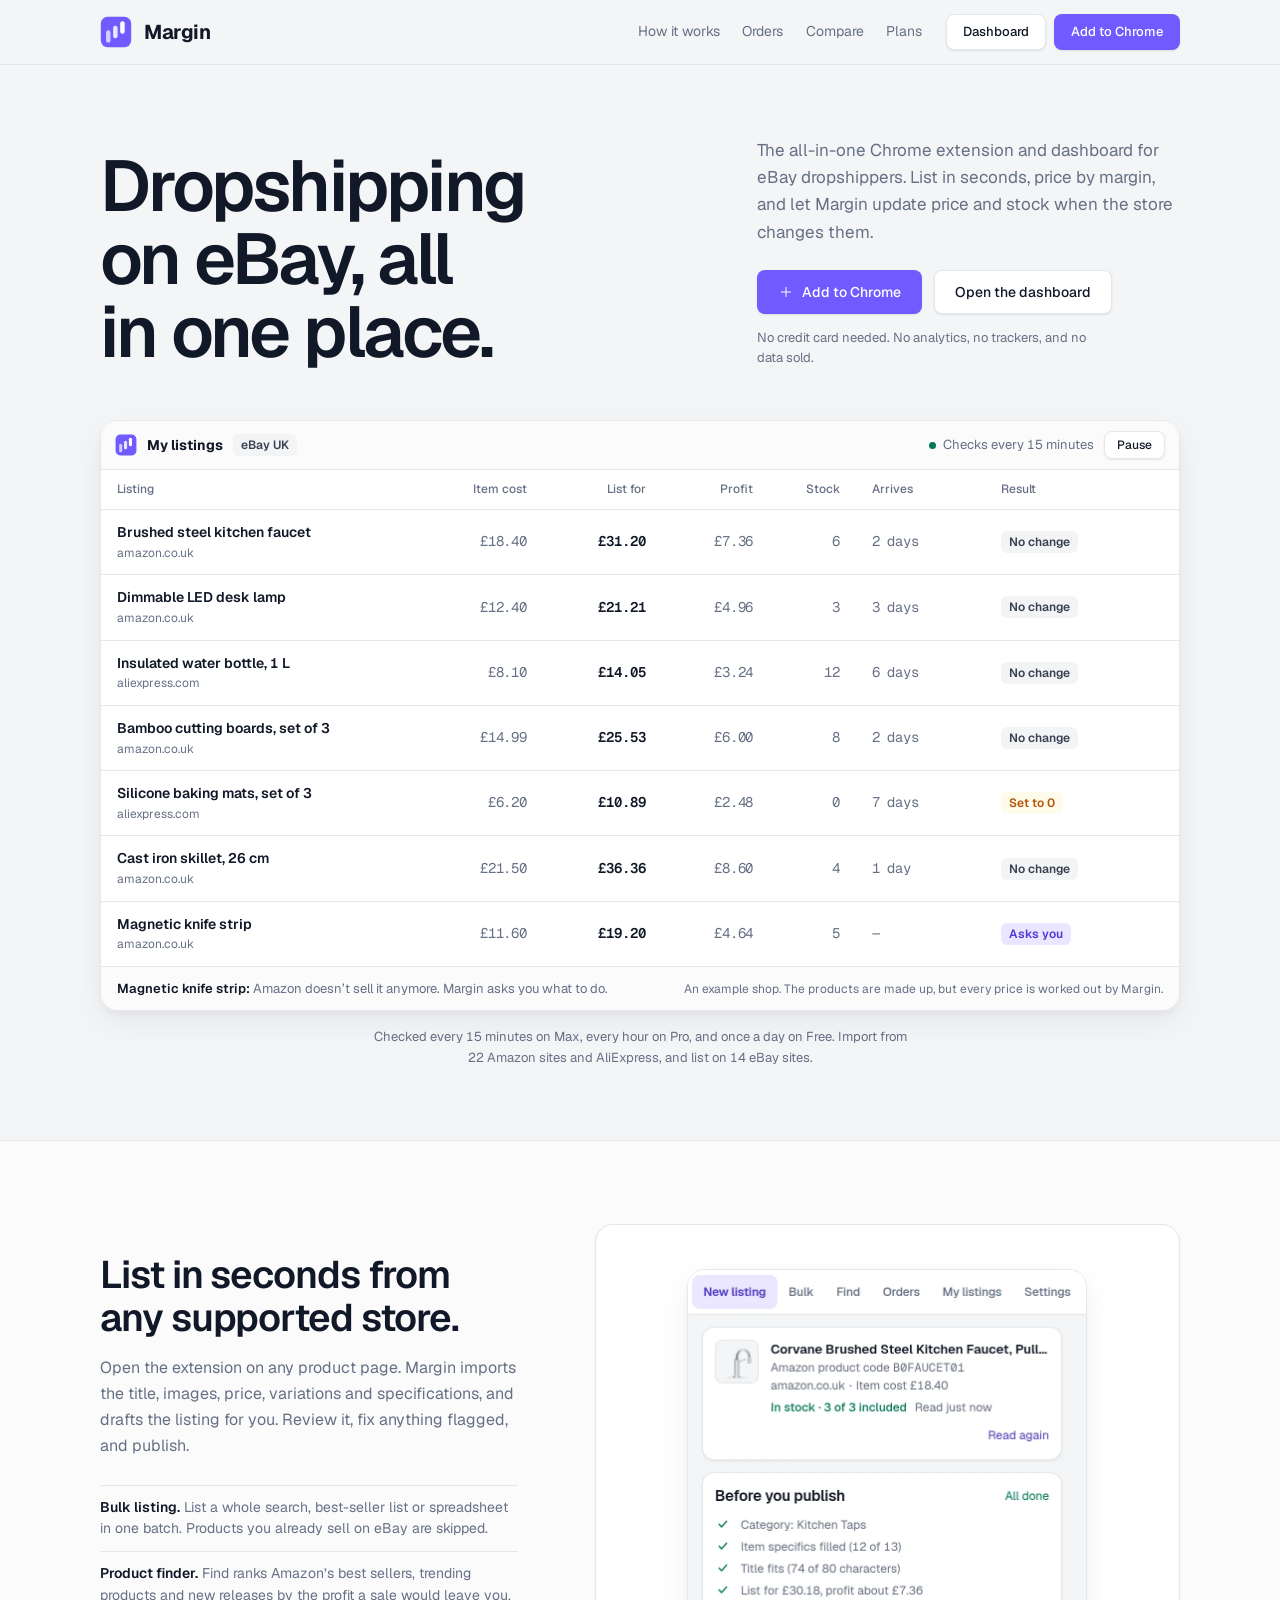
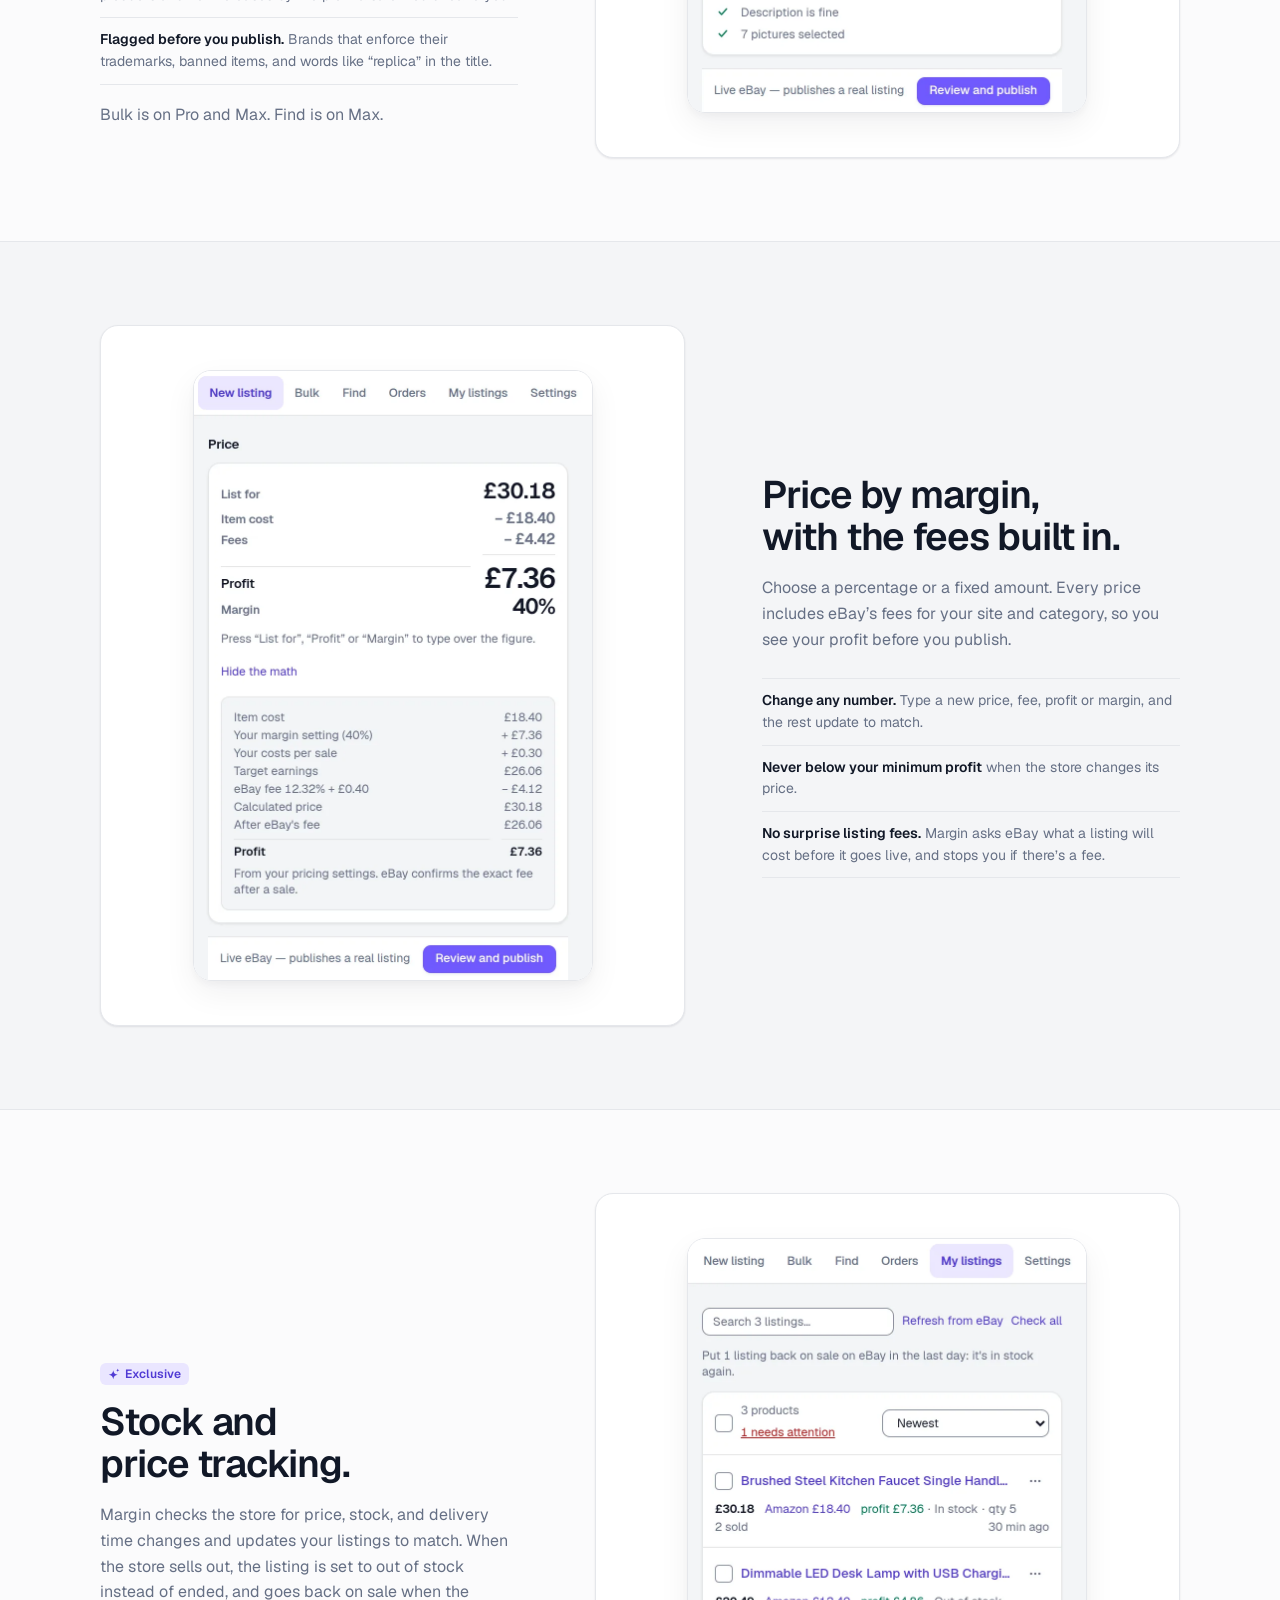
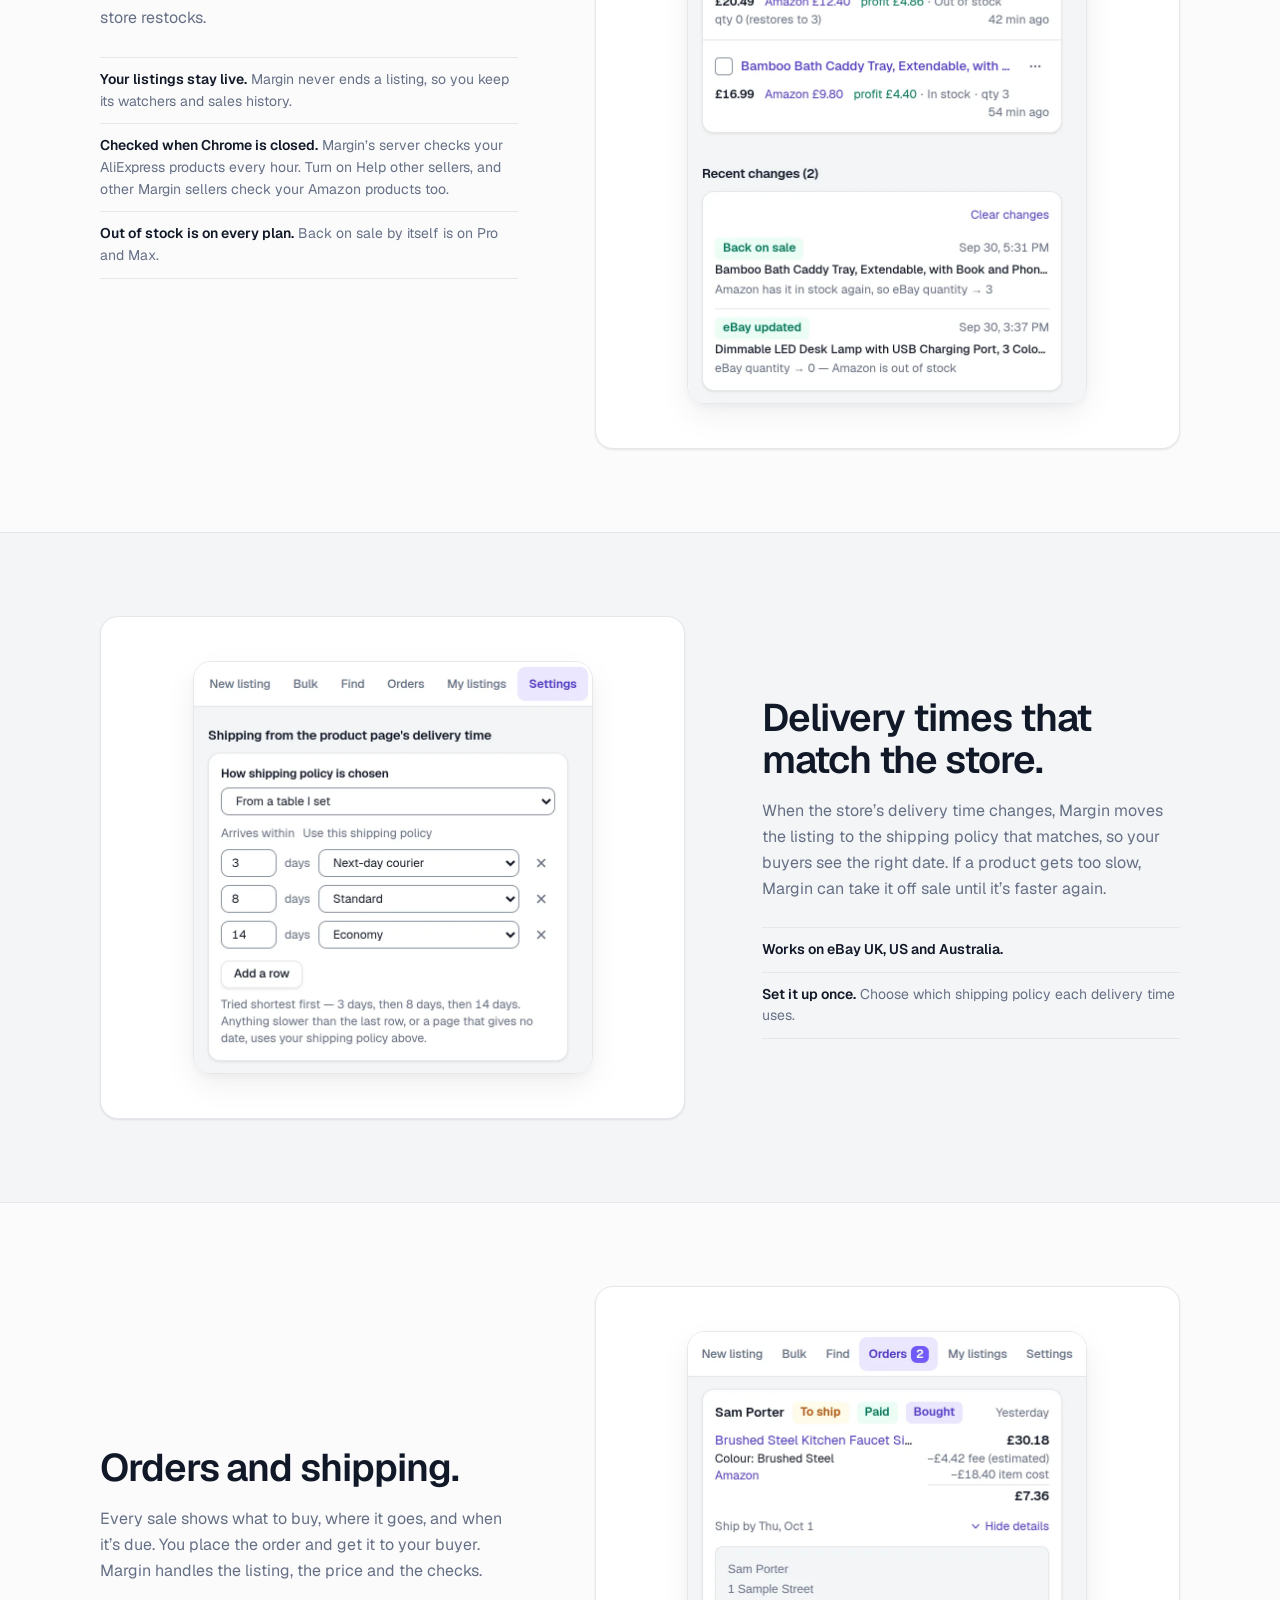
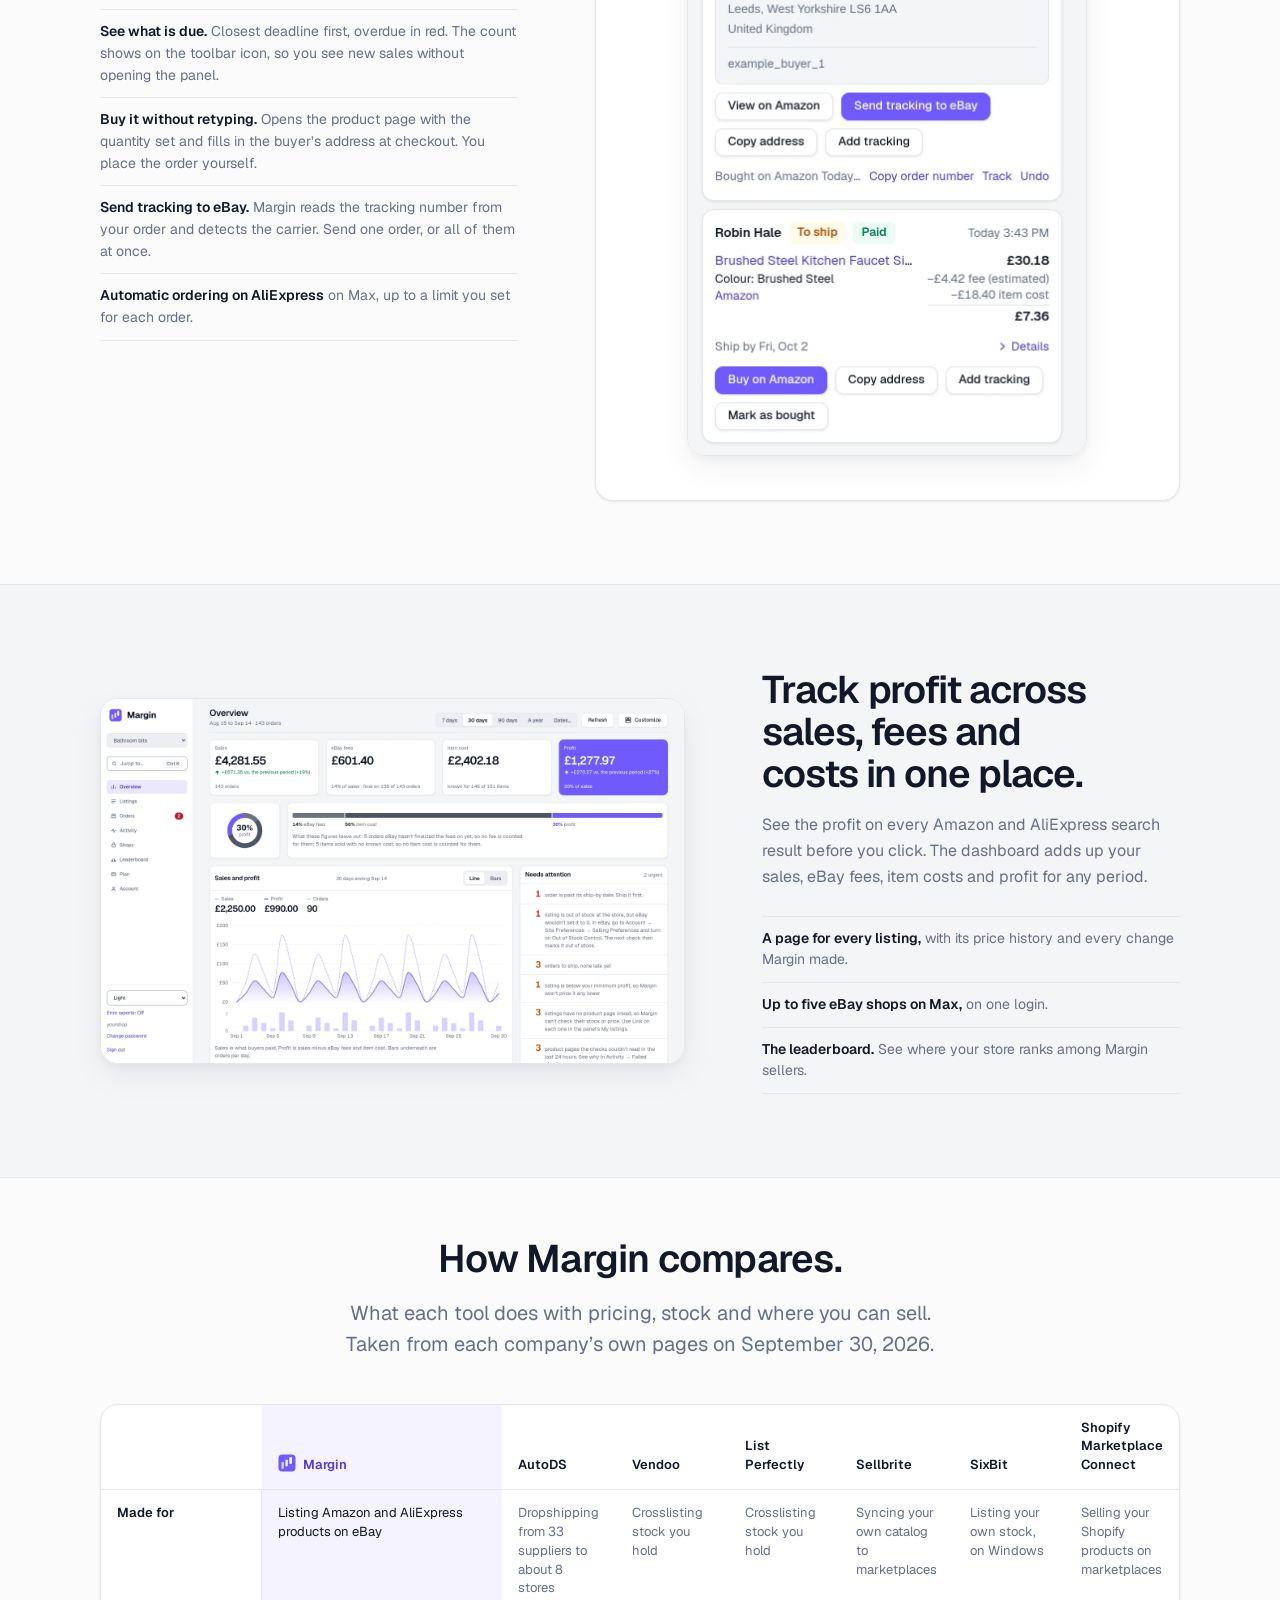
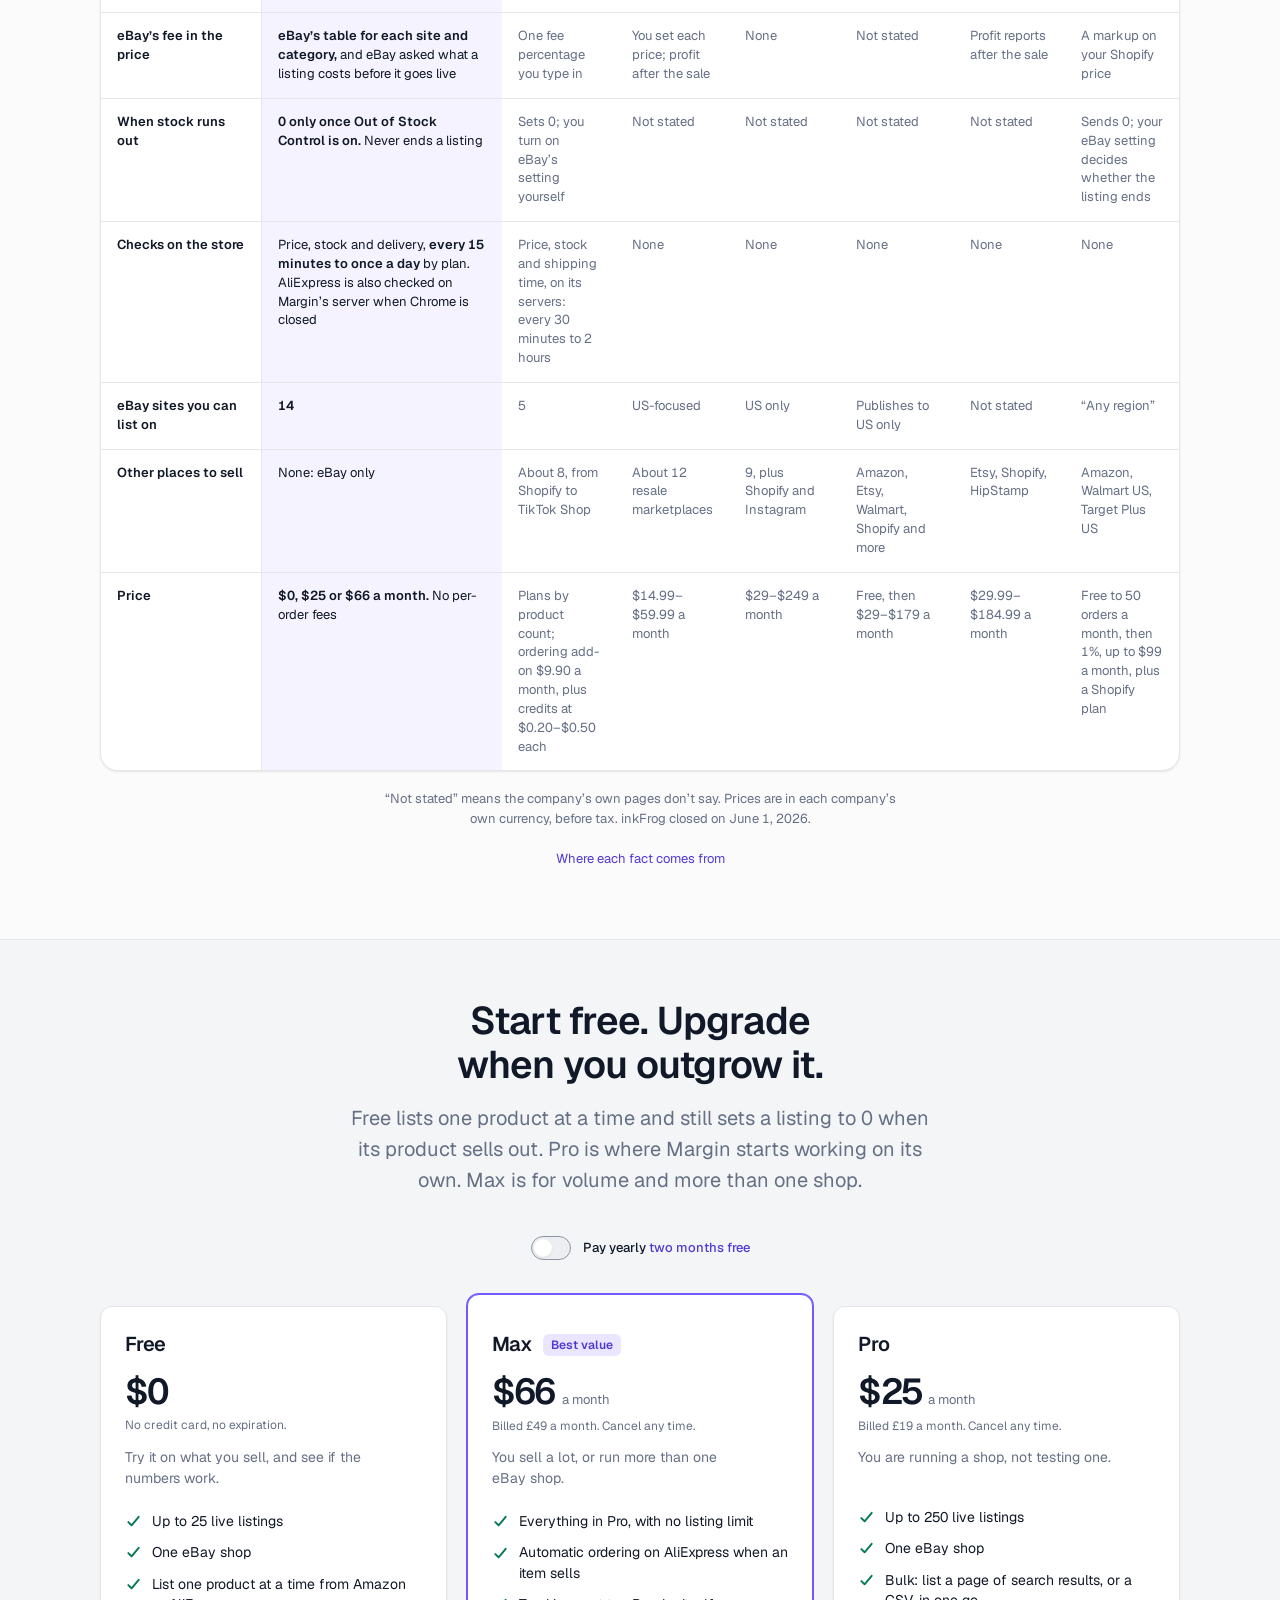
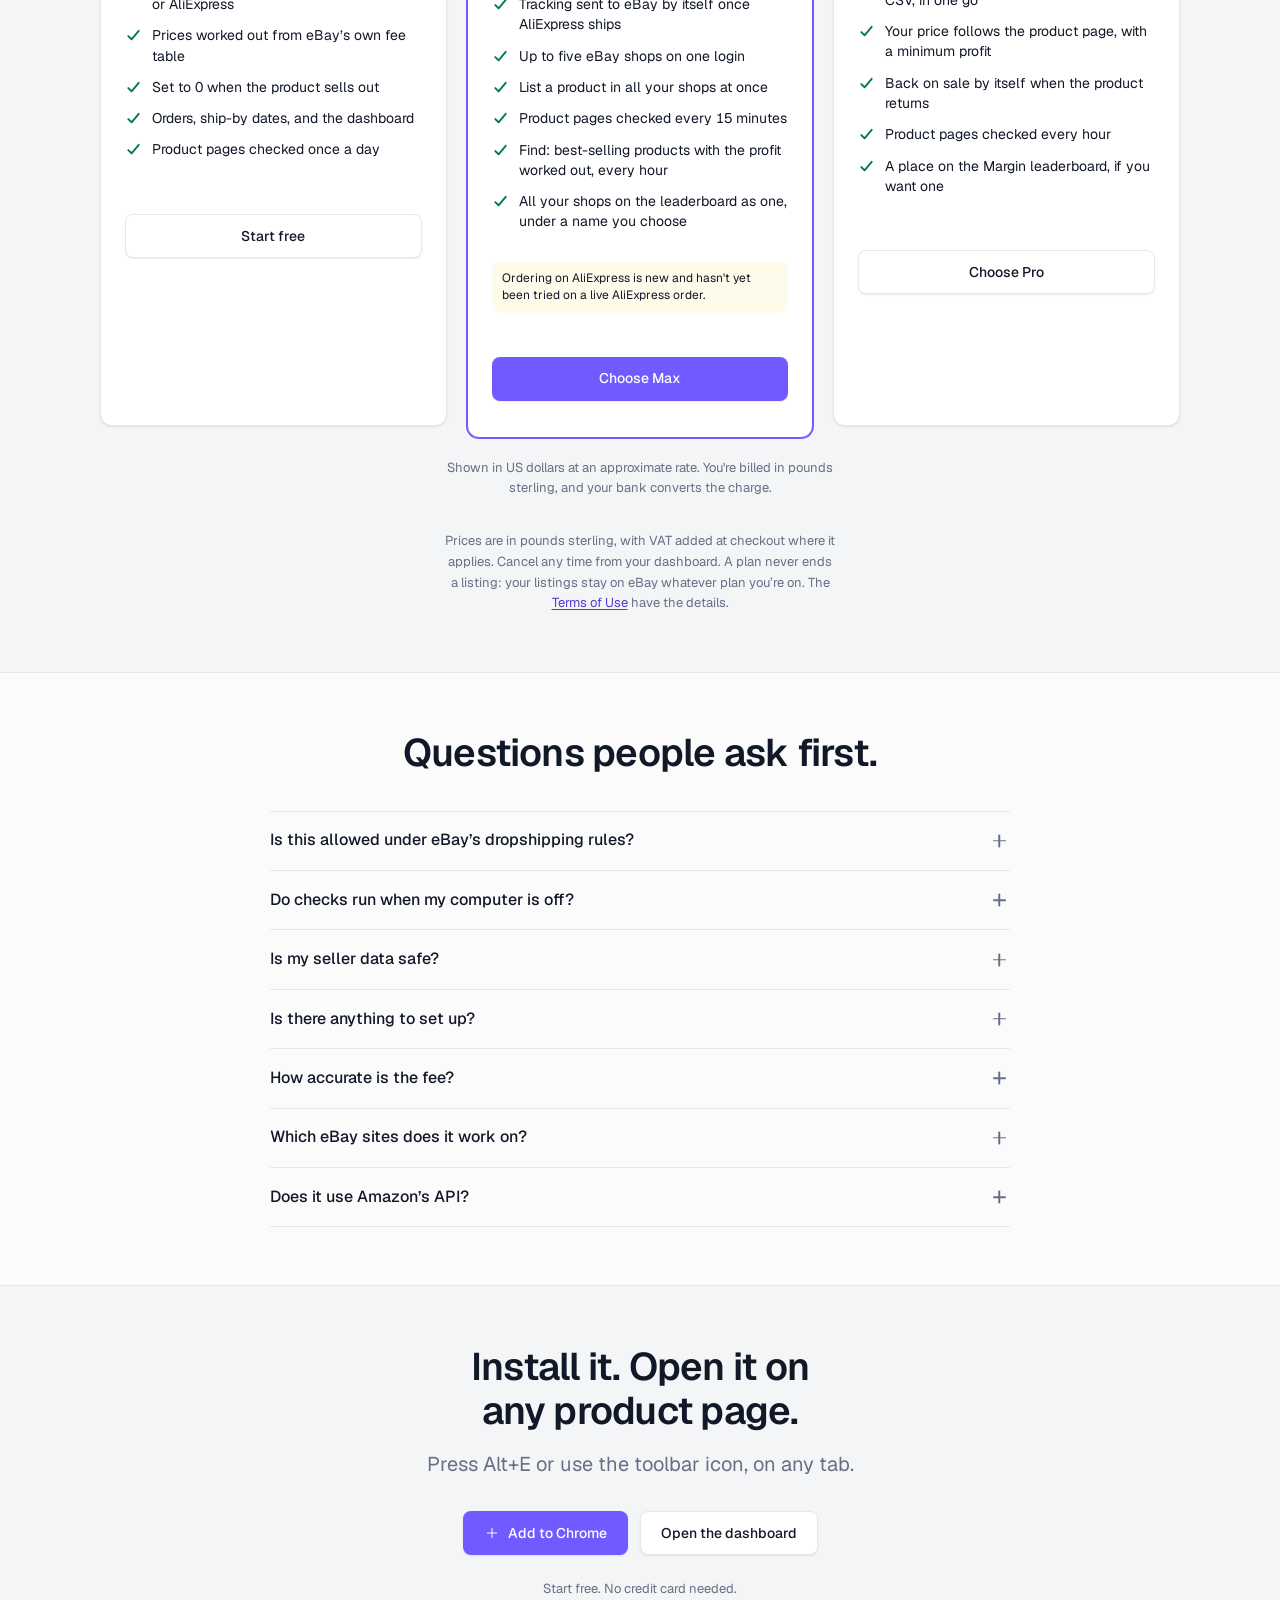
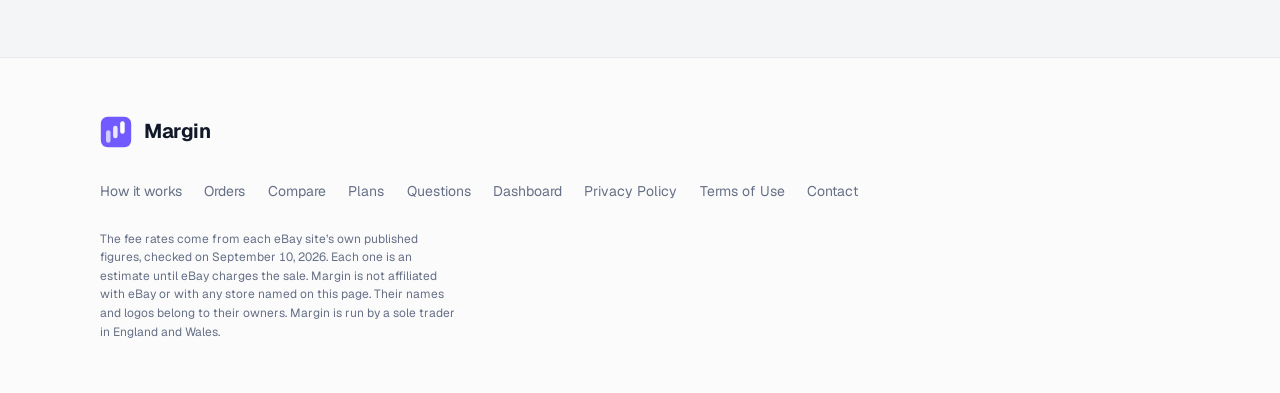
==== commit a730be94: "Sales chart: an unsettled fee is estimated (a2e 03b059c)" ====
--- a/index.html
+++ b/index.html
@@ -31,9 +31,9 @@
     <meta property="og:image:alt" content="The Margin mark and wordmark on a near-black background." />
     <meta name="twitter:card" content="summary_large_image" />
     <meta name="theme-color" content="#715aff" />
-    <script type="module" crossorigin src="./assets/index-Dfyq_O3d.js"></script>
+    <script type="module" crossorigin src="./assets/index-CCRdaK-2.js"></script>
     <link rel="modulepreload" crossorigin href="./assets/keys-CrjuZVQ3.js">
-    <link rel="modulepreload" crossorigin href="./assets/index-CDAkT_2x.js">
+    <link rel="modulepreload" crossorigin href="./assets/index-DUVxas0U.js">
     <link rel="stylesheet" crossorigin href="./assets/keys-BOXvPxFu.css">
     <link rel="stylesheet" crossorigin href="./assets/index-BxKdfS8M.css">
     <link rel="stylesheet" crossorigin href="./assets/landing-DYl2mYEe.css">
